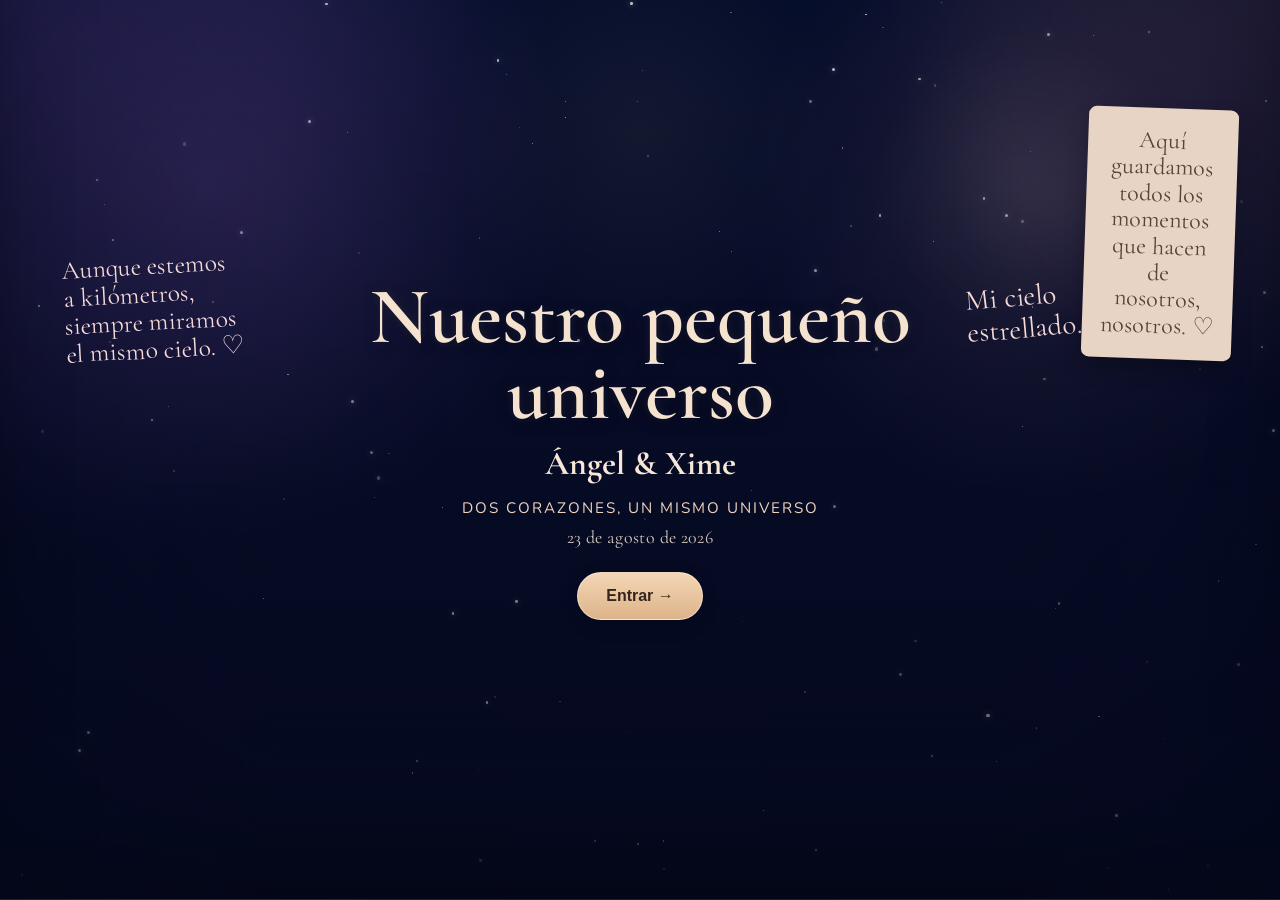
==== index.html @ fbfeef1d "Add files via upload" ====
<!DOCTYPE html>
<html lang="es">
<head>
  <meta charset="UTF-8">
  <meta name="viewport" content="width=device-width, initial-scale=1.0">
  <title>Nuestro pequeño universo</title>
  <link rel="stylesheet" href="estilo.css">
</head>

<body>

  <div id="starfield"></div>

  <!-- NAVBAR -->
  <header class="navbar">
    <div class="logo">Nuestro pequeño universo ✨</div>

    <nav class="menu">
      <a href="#">Inicio</a>
      <a href="#">Nuestra historia</a>
      <a href="#">Recuerdos</a>
      <a href="#">Cartas</a>
      <a href="#">Playlist</a>
      <a href="#">Metas</a>
      <a href="#">Aniversarios</a>
    </nav>

    <div class="nav-right">❤ Siempre tú, siempre yo</div>
  </header>


  <!-- =====================================================
       1. PORTADA / HERO
  ====================================================== -->

  <section class="hero screen active-screen" id="heroScreen">

    <div class="hero-overlay"></div>

    <div class="hero-left-note">
      Aunque estemos<br>
      a kilómetros,<br>
      siempre miramos<br>
      el mismo cielo. ♡
    </div>

    <div class="hero-content">
      <h1>Nuestro pequeño<br>universo</h1>

      <h2>Ángel & Xime</h2>

      <p class="subtitle">
        DOS CORAZONES, UN MISMO UNIVERSO
      </p>

      <p class="hero-date">
        23 de agosto de 2026
      </p>

      <button
        class="enter-btn"
        id="enterBtn"
        type="button"
      >
        Entrar →
      </button>
    </div>

    <div class="hero-right-text">
      Mi cielo<br>
      estrellado. ♡
    </div>

    <div class="hero-note-paper">
      Aquí guardamos<br>
      todos los momentos<br>
      que hacen de<br>
      nosotros, nosotros. ♡
    </div>

  </section>


  <!-- =====================================================
       2. ESCENA / CARTA DE BIENVENIDA
       Esta pantalla reemplaza visualmente a la portada
       después de pulsar "Entrar →"
  ====================================================== -->

  <section
    class="welcome-screen screen"
    id="welcomeScreen"
    hidden
  >

    <div class="welcome-scene">

      <div class="welcome-paper">

        <span class="welcome-star">✦</span>

        <p class="welcome-small">
          BIENVENIDA A
        </p>

        <h2>
          Nuestro pequeño universo
        </h2>

        <div class="welcome-divider">
          <span></span>
          <span>✦</span>
          <span></span>
        </div>

        <p class="welcome-message">
          Este es un pequeño lugar para guardar nuestra historia,
          nuestros momentos y todas esas pequeñas cosas que hacen
          que seamos nosotros.
        </p>

        <p class="welcome-ending">
          Y esto apenas comienza... ♡
        </p>

        <button
          class="continue-btn"
          id="continueBtn"
          type="button"
        >
          Continuar ✨
        </button>

      </div>

    </div>

  </section>


  <!-- =====================================================
       3. DASHBOARD
       SE MANTIENE TU DISEÑO ACTUAL
  ====================================================== -->

  <main
    class="dashboard screen dashboard-screen"
    id="dashboardScreen"
    hidden
  >

    <section class="card historia">

      <h3>Nuestra historia</h3>

      <p class="card-sub">
        Cada gran historia tiene un comienzo...
      </p>

      <div class="timeline">

        <!-- 1. NOS CONOCIMOS -->
        <div class="timeline-item">
          <button
            class="icon-box timeline-button"
            type="button"
            data-timeline="conocimos"
            aria-label="Abrir historia: Nos conocimos"
          >
            ♡
          </button>

          <div class="timeline-copy">
            <strong>Nos conocimos</strong>
            <span class="timeline-date">13 de diciembre de 2023</span>
            <p class="timeline-summary">
              El inicio de algo que tardaría tiempo en descubrirse.
            </p>
          </div>
        </div>


        <!-- 2. VOLVIMOS A ENCONTRARNOS -->
        <div class="timeline-item">
          <button
            class="icon-box timeline-button"
            type="button"
            data-timeline="reencontramos"
            aria-label="Abrir historia: Volvimos a encontrarnos"
          >
            ✦
          </button>

          <div class="timeline-copy">
            <strong>Volvimos a encontrarnos</strong>
            <span class="timeline-date">4 de junio de 2026</span>
            <p class="timeline-summary">
              Un mensaje volvió a abrir una puerta.
            </p>
          </div>
        </div>


        <!-- 3. EMPEZAMOS A HABLAR -->
        <div class="timeline-item">
          <button
            class="icon-box timeline-button"
            type="button"
            data-timeline="hablar"
            aria-label="Abrir historia: Empezamos a hablar"
          >
            💌
          </button>

          <div class="timeline-copy">
            <strong>Empezamos a hablar</strong>
            <span class="timeline-date">Junio de 2026</span>
            <p class="timeline-summary">
              Poco a poco dejamos de ser desconocidos.
            </p>
          </div>
        </div>


        <!-- 4. NOS ATREVIMOS -->
        <div class="timeline-item">
          <button
            class="icon-box timeline-button"
            type="button"
            data-timeline="sentimos"
            aria-label="Abrir historia: Nos atrevimos"
          >
            ✨
          </button>

          <div class="timeline-copy">
            <strong>Nos atrevimos</strong>
            <span class="timeline-date">17 de junio de 2026</span>
            <p class="timeline-summary">
              El día que dejamos de guardar lo que sentíamos.
            </p>
          </div>
        </div>


        <!-- 5. PASAMOS A WHATSAPP -->
        <div class="timeline-item">
          <button
            class="icon-box timeline-button"
            type="button"
            data-timeline="espacio"
            aria-label="Abrir historia: Pasamos a WhatsApp"
          >
            ☾
          </button>

          <div class="timeline-copy">
            <strong>Pasamos a WhatsApp</strong>
            <span class="timeline-date">27 de junio de 2026</span>
            <p class="timeline-summary">
              Empezamos a compartir un poco más de nuestra vida.
            </p>
          </div>
        </div>


        <!-- 6. NUESTRA PRIMERA LLAMADA -->
        <div class="timeline-item">
          <button
            class="icon-box timeline-button"
            type="button"
            data-timeline="llamada"
            aria-label="Abrir historia: Nuestra primera llamada"
          >
            📞
          </button>

          <div class="timeline-copy">
            <strong>Nuestra primera llamada</strong>
            <span class="timeline-date">5 de julio de 2026</span>
            <p class="timeline-summary">
              Horas que parecieron minutos.
            </p>
          </div>
        </div>


        <!-- 7. NOS HICIMOS NOVIOS -->
        <div class="timeline-item">
          <button
            class="icon-box timeline-button"
            type="button"
            data-timeline="novios"
            aria-label="Abrir historia: Nos hicimos novios"
          >
            ❤
          </button>

          <div class="timeline-copy">
            <strong>Nos hicimos novios</strong>
            <span class="timeline-date">23 de agosto de 2026</span>
            <p class="timeline-summary">
              El día que elegimos construir algo juntos.
            </p>
          </div>
        </div>

      </div>


      <div class="paper-note small-note story-side-note">
        Y pensar que todo comenzó con un simple mensaje... ♡
      </div>

    </section>
    <!-- CARTA -->

    <section class="card capitulo">

      <div class="letter-box">

        <h5>
          💌 Una carta para mi niñita hermosa
        </h5>

        <p>
          Mi ximenita hermosa.
        </p>

        <p>
          Si estás leyendo esto es porque llegaste a este pequeño universo que hice para nosotros.
          Quería crear un lugar donde pudiera guardar un poquito de nuestra historia, nuestros momentos y todas esas pequeñas cosas que hacen que seamos nosotros.
          Gracias por llegar a mi vida, por dejarme conocerte y por cada momento que hemos compartido.
          Aunque llevamos poco tiempo, has logrado convertirte en alguien muy especial para mí...
          Espero que este sea solamente el comienzo de muchos recuerdos más.
        </p>

        <p>
          Te amo muchísimo, mi cielo estrellado. ♡
        </p>

        <div class="letter-sticky">
          Te amo<br>
          hoy, mañana<br>
          y siempre ♡
        </div>

      </div>

    </section>



    <!-- COSAS QUE AMO -->

    <section class="card amo">

      <h3>
        ✿ Cosas que amo de ti ♡
      </h3>

      <p class="card-sub">
        Pequeñas y grandes razones que hacen que seas increíble.
      </p>


      <div class="mini-grid">

        <div class="mini-card">
          ♡
          <span>
            Tu forma<br>
            de querer
          </span>
        </div>


        <div class="mini-card">
          ★
          <span>
            Tus detalles
          </span>
        </div>


        <div class="mini-card">
          ☾
          <span>
            La manera en<br>
            que me haces reír
          </span>
        </div>


        <div class="mini-card">
          💬
          <span>
            Nuestras<br>
            conversaciones
          </span>
        </div>


        <div class="mini-card">
          ✿
          <span>
            Tu forma de ser
          </span>
        </div>


        <div class="mini-card">
          ∞
          <span>
            Todo lo que eres
          </span>
        </div>

      </div>


      <div class="quote-box">
        No amo una versión perfecta de ti,<br>
        amo quién eres, con todo lo que eres. ♡
      </div>

    </section>
    <!-- DISTANCIA -->

    <section class="card distancia">

      <h3>
        🌍 Nuestra distancia
      </h3>

      <p class="card-sub">
        Diferentes lugares, el mismo cielo.
      </p>


      <div class="distance-composition">

        <figure class="distance-polaroid distance-polaroid-left">
          <div class="distance-photo-frame">
            <!-- Para cambiar esta foto después, modifica únicamente el src -->
            <img
              src="imagenes/distancia/tu-cielo.png"
              alt="Tu cielo"
              class="distance-photo-image"
            >
          </div>

          <figcaption>
            Tu cielo ♡
          </figcaption>
        </figure>


        <div class="distance-center">

          <div
            class="distance-route"
            aria-label="Aviones conectados por un corazón"
          >
            <span class="distance-plane distance-plane-left">✈</span>
            <span class="distance-route-line"></span>
            <span class="distance-heart">♡</span>
            <span class="distance-route-line"></span>
            <span class="distance-plane distance-plane-right">✈</span>
          </div>

          <p class="distance-near">
            Aunque estemos lejos,<br>
            siempre encontramos<br>
            la forma de estar cerca.
          </p>

        </div>


        <figure class="distance-polaroid distance-polaroid-right">
          <div class="distance-photo-frame">
            <!-- Para cambiar esta foto después, modifica únicamente el src -->
            <img
              src="imagenes/distancia/mi-cielo.png"
              alt="Mi cielo"
              class="distance-photo-image"
            >
          </div>

          <figcaption>
            Mi cielo ♡
          </figcaption>
        </figure>

      </div>


      <p class="distance-story">
        Hay kilómetros entre nosotros, pero nunca han impedido que compartamos
        nuestros días. Cada mensaje, cada llamada, cada juego y cada momento que
        vivimos juntos hace que la distancia se sienta un poquito más pequeña.
      </p>


      <p class="distance-closing">
        Hoy estamos en lugares distintos.<br>
        Algún día estaremos en la misma foto. ♡
      </p>

    </section>



    <!-- RECUERDOS -->

    <section class="card recuerdos">

      <h3>
        📷 Nuestros recuerdos
      </h3>

      <p class="card-sub">
        Momentos que quiero guardar para siempre.
      </p>


      <div class="polaroid-grid memory-grid">

        <figure class="polaroid memory-polaroid">
          <div class="memory-photo-frame">
            <img
              src="imagenes/recuerdos/conversaciones.png"
              alt="Nuestras conversaciones"
              class="memory-photo"
            >
          </div>
          <figcaption>Nuestras conversaciones ♡</figcaption>
        </figure>


        <figure class="polaroid memory-polaroid">
          <div class="memory-photo-frame">
            <img
              src="imagenes/recuerdos/mundos.png"
              alt="Nuestros mundos"
              class="memory-photo"
            >
          </div>
          <figcaption>Nuestros mundos ♡</figcaption>
        </figure>


        <figure class="polaroid memory-polaroid">
          <div class="memory-photo-frame">
            <img
              src="imagenes/recuerdos/llamadas.png"
              alt="Nuestras llamadas"
              class="memory-photo"
            >
          </div>
          <figcaption>Nuestras llamadas ♡</figcaption>
        </figure>


        <figure class="polaroid memory-polaroid">
          <div class="memory-photo-frame memory-photo-frame-pending">
            <!--
              Cuando agregues la cuarta foto, guárdala como:
              imagenes/recuerdos/dia-especial.png
              y reemplaza este bloque por un <img> igual a los anteriores.
            -->
          </div>
          <figcaption>Un día cualquiera es especial ♡</figcaption>
        </figure>

      </div>

    </section>


    <!-- PLAYLIST -->

    <section class="card playlist">

      <h3>
        ♫ Nuestra playlist
      </h3>

      <p class="card-sub">
        Canciones que suenan a nosotros.
      </p>


      <div class="music-player playlist-final-player">

        <a
          class="album-cover playlist-cover"
          href="https://open.spotify.com/playlist/56iCiqkBU4tkdYtHMfbsFc"
          target="_blank"
          rel="noopener noreferrer"
          aria-label="Abrir nuestra playlist en Spotify"
        >
          <img
            src="https://image-cdn-ak.spotifycdn.com/image/ab67706c0000da8436eabb41e14eedd4f1431535"
            alt="Portada de Canciones que suenan a nosotros"
          >
        </a>


        <div class="song-info playlist-final-info">

          <small>
            Spotify playlist
          </small>

          <strong>
            Canciones que suenan a nosotros ♡
          </strong>

          <p>
            Nuestra playlist
          </p>


          <div class="playlist-divider" aria-hidden="true"></div>


          <a
            class="playlist-open-btn"
            href="https://open.spotify.com/playlist/56iCiqkBU4tkdYtHMfbsFc"
            target="_blank"
            rel="noopener noreferrer"
            aria-label="Escuchar nuestra playlist en Spotify"
          >
            <span class="playlist-open-icon" aria-hidden="true">▶</span>
            <span>Escuchar en Spotify</span>
          </a>

          <small class="playlist-open-note">
            Se abrirá la playlist real en Spotify ♡
          </small>

        </div>

      </div>


      <p class="player-quote">
        “Porque hay canciones que no solo se escuchan,<br>
        se sienten... y esta me recuerda a ti.” ♡
      </p>

    </section>



    <!-- METAS -->

    <section class="card metas">

      <h3>
        ★ Metas y sueños juntos
      </h3>

      <p class="card-sub">
        Cosas que quiero vivir contigo.
      </p>


      <ul class="dream-list">

        <li>
          Primera cita presencial
        </li>

        <li>
          Viajar juntos
        </li>

        <li>
          Tomarnos muchas fotos juntos
        </li>

        <li>
          Ver el atardecer en el mismo lugar
        </li>

        <li>
          Seguir conociéndonos
        </li>

        <li>
          Cumplir muchos meses más
        </li>

      </ul>


      <div class="paper-note vertical-note">
        Lo mejor<br>
        aún está<br>
        por venir... ♡
      </div>

    </section>



    <!-- CARTAS ESPECIALES -->

    <section class="card cartas">

      <h3>
        ✉ Cartas para momentos especiales
      </h3>

      <p class="card-sub">
        Ábrelas cuando lo necesites.
        Siempre estarán aquí para ti.
      </p>


      <div class="envelope-grid">

        <div
          class="envelope special-letter-card"
          role="button"
          tabindex="0"
          data-special-letter="dia-dificil"
          aria-label="Abrir carta: Cuando tengas un día difícil"
        >
          Cuando tengas<br>
          un día difícil
        </div>


        <div
          class="envelope special-letter-card"
          role="button"
          tabindex="0"
          data-special-letter="me-extranes"
          aria-label="Abrir carta: Cuando me extrañes"
        >
          Cuando<br>
          me extrañes
        </div>


        <div
          class="envelope special-letter-card"
          role="button"
          tabindex="0"
          data-special-letter="dudes-nosotros"
          aria-label="Abrir carta: Cuando dudes de nosotros"
        >
          Cuando dudes<br>
          de nosotros
        </div>


        <div
          class="envelope special-letter-card"
          role="button"
          tabindex="0"
          data-special-letter="recordar-amor"
          aria-label="Abrir carta: Cuando necesites recordar cuánto te amo"
        >
          Cuando necesites<br>
          recordar cuánto te amo
        </div>

      </div>

    </section>



    <!-- PRÓXIMOS CAPÍTULOS -->

    <section class="card futuros">

      <h3>
        📖 Próximos capítulos
      </h3>

      <p class="card-sub">
        Esta historia apenas comienza...
      </p>


      <!--
        Los capítulos se generan desde script.js.
        Para agregar Mes 4, Mes 5, 1 año, etc.,
        solo tendrás que añadir un objeto al arreglo CHAPTERS.
      -->
      <div class="locked-grid" id="chaptersGrid" aria-live="polite"></div>


      <p class="footer-love">
        Gracias por ser parte de mi universo.<br>
        Te amo, mi cielo estrellado. ♡
      </p>

    </section>

  </main>




  <!-- MODAL DE CARTAS PARA MOMENTOS ESPECIALES -->
  <section
    class="special-letter-modal"
    id="specialLetterModal"
    hidden
    aria-hidden="true"
  >
    <div class="special-letter-backdrop"></div>

    <article
      class="special-letter-paper"
      role="dialog"
      aria-modal="true"
      aria-labelledby="specialLetterTitle"
    >
      <button
        class="special-letter-close"
        id="specialLetterClose"
        type="button"
        aria-label="Cerrar carta"
      >
        ×
      </button>

      <div class="special-letter-scroll">
        <p class="special-letter-kicker">
          Una carta para ti ♡
        </p>

        <h2 id="specialLetterTitle"></h2>

        <div class="special-letter-divider">
          ✦
        </div>

        <div
          class="special-letter-content"
          id="specialLetterContent"
        ></div>
      </div>
    </article>
  </section>


  <!-- =====================================================
       EXPERIENCIA DE CAPÍTULOS / ANIVERSARIOS
       Se reutiliza para cualquier capítulo desbloqueado.
  ====================================================== -->

  <section
    class="chapter-scene"
    id="chapterIntroScreen"
    aria-hidden="true"
    hidden
  >
    <div class="chapter-scene-backdrop"></div>

    <div class="chapter-intro-paper" role="dialog" aria-modal="true" aria-labelledby="chapterIntroTitle">

      <button
        class="chapter-close-btn"
        id="chapterIntroCloseBtn"
        type="button"
        aria-label="Cerrar capítulo"
      >
        ×
      </button>

      <span class="chapter-scene-symbol">✦</span>

      <p class="chapter-scene-label">
        UN NUEVO CAPÍTULO
      </p>

      <h2 id="chapterIntroTitle">
        Nuestro siguiente capítulo
      </h2>

      <div class="chapter-scene-divider">
        <span></span>
        <b>✦</b>
        <span></span>
      </div>

      <p class="chapter-scene-message" id="chapterIntroMessage">
        Un pedacito más de nuestra historia está listo para abrirse.
      </p>

      <button
        class="chapter-continue-btn"
        id="chapterContinueBtn"
        type="button"
      >
        Continuar ✨
      </button>

    </div>
  </section>


  <section
    class="chapter-scene"
    id="chapterContentScreen"
    aria-hidden="true"
    hidden
  >
    <div class="chapter-scene-backdrop"></div>

    <article
      class="chapter-content-panel"
      role="dialog"
      aria-modal="true"
      aria-labelledby="chapterContentTitle"
    >

      <button
        class="chapter-close-btn"
        id="chapterContentCloseBtn"
        type="button"
        aria-label="Cerrar capítulo"
      >
        ×
      </button>

      <p class="chapter-scene-label">
        NUESTRO PEQUEÑO UNIVERSO
      </p>

      <h2 id="chapterContentTitle"></h2>

      <p class="chapter-content-date" id="chapterContentDate"></p>

      <div class="chapter-content-body" id="chapterContentBody"></div>

      <button
        class="chapter-back-btn"
        id="chapterBackBtn"
        type="button"
      >
        Volver a nuestro universo
      </button>

    </article>
  </section>


  <!-- MODAL DE NUESTRA HISTORIA -->
  <section class="timeline-modal" id="timelineModal" hidden aria-hidden="true">
    <div class="timeline-modal-backdrop"></div>

    <article class="timeline-modal-card" role="dialog" aria-modal="true" aria-labelledby="timelineModalTitle">
      <button class="timeline-modal-close" id="timelineModalClose" type="button" aria-label="Cerrar">
        ×
      </button>

      <span class="timeline-modal-icon" id="timelineModalIcon">♡</span>

      <p class="timeline-modal-kicker" id="timelineModalHeading">
        Nuestra historia
      </p>

      <h2 id="timelineModalTitle">Un momento especial</h2>

      <p class="timeline-modal-date" id="timelineModalDate"></p>

      <div class="timeline-modal-divider">
        ✦
      </div>

      <div class="timeline-modal-text" id="timelineModalText"></div>
    </article>
  </section>

  <script src="script.js"></script>

</body>
</html>
---- estilo.css ----
@import url('https://fonts.googleapis.com/css2?family=Cormorant+Garamond:wght@400;500;600;700&family=Nunito:wght@300;400;500;600&display=swap');

*{
    margin:0;
    padding:0;
    box-sizing:border-box;
}

:root{
    --bg1:#060b22;
    --bg2:#101b4a;
    --card:#0b1337cc;
    --card-border:rgba(255, 213, 170, 0.22);
    --text:#f8e8d6;
    --soft:#d7c1bb;
    --gold:#f0c999;
    --pink:#e8b8c8;
    --note:#e8d4c4;
    --note-text:#5b4035;
    --mini:#121d49;
}

body{
    font-family:'Nunito', sans-serif;
    color:var(--text);
    background:
        radial-gradient(circle at top left, rgba(101,68,167,.35), transparent 35%),
        radial-gradient(circle at top right, rgba(255,160,180,.18), transparent 25%),
        linear-gradient(180deg, #07102e 0%, #090f2d 30%, #060b22 100%);
    min-height:100vh;
}

/* NAVBAR */
.navbar{
    position:sticky;
    top:0;
    z-index:1000;
    display:flex;
    justify-content:space-between;
    align-items:center;
    padding:14px 28px;
    background:rgba(5,10,30,.78);
    backdrop-filter:blur(12px);
    border-bottom:1px solid rgba(255,255,255,.08);
}

.logo{
    font-family:'Cormorant Garamond', serif;
    font-size:1.8rem;
    font-weight:600;
    color:#f7e1c7;
}

.menu{
    display:flex;
    gap:26px;
    flex-wrap:wrap;
}

.menu a{
    color:#f2dfcf;
    text-decoration:none;
    font-size:.96rem;
}

.menu a:hover{
    color:var(--gold);
}

.nav-right{
    color:#f0d4be;
    font-size:.95rem;
}

/* HERO */
.hero{
    position:relative;
    min-height:430px;
    border-bottom:1px solid rgba(255,255,255,.08);
    background:
        linear-gradient(rgba(5,8,28,.35), rgba(5,8,28,.55)),
        url("imagenes/portada/cielo.jpg") center/cover no-repeat;
    display:flex;
    justify-content:center;
    align-items:center;
    overflow:hidden;
}

.hero-overlay{
    position:absolute;
    inset:0;
    background:
      radial-gradient(circle at 50% 15%, rgba(255,228,181,.05), transparent 20%),
      radial-gradient(circle at 80% 20%, rgba(255,255,255,.06), transparent 12%);
}

.hero-content{
    position:relative;
    z-index:2;
    text-align:center;
}

.hero-content h1{
    font-family:'Cormorant Garamond', serif;
    font-size:5rem;
    line-height:.95;
    font-weight:600;
    color:#f5e3cf;
    text-shadow:0 0 20px rgba(0,0,0,.25);
}

.hero-content h2{
    font-family:'Cormorant Garamond', serif;
    font-size:2.1rem;
    margin-top:12px;
    color:#f7e7d8;
}

.subtitle{
    margin-top:14px;
    letter-spacing:2px;
    font-size:.95rem;
    text-transform:uppercase;
    color:#f0d2bc;
}

.hero-content button{
    margin-top:24px;
    border:none;
    background:linear-gradient(180deg,#f3d6b5,#ddb389);
    color:#35251e;
    padding:14px 28px;
    border-radius:999px;
    font-weight:700;
    cursor:pointer;
    font-size:1rem;
    box-shadow:0 6px 18px rgba(0,0,0,.2);
}

.hero-left-note,
.hero-right-text,
.hero-note-paper{
    position:absolute;
    z-index:2;
    color:#f5d9d7;
}

.hero-left-note{
    left:5%;
    top:28%;
    font-family:'Cormorant Garamond', serif;
    font-size:1.6rem;
    line-height:1.1;
    max-width:220px;
    transform:rotate(-3deg);
}

.hero-right-text{
    right:13%;
    top:31%;
    font-family:'Cormorant Garamond', serif;
    font-size:1.8rem;
    line-height:1.1;
    transform:rotate(-5deg);
}

.hero-note-paper{
    right:3.5%;
    top:12%;
    background:var(--note);
    color:var(--note-text);
    padding:20px 16px;
    border-radius:8px;
    width:150px;
    text-align:center;
    font-family:'Cormorant Garamond', serif;
    font-size:1.5rem;
    line-height:1.1;
    box-shadow:0 10px 20px rgba(0,0,0,.25);
    transform:rotate(2deg);
}

/* DASHBOARD */
.dashboard{
    max-width:1400px;
    margin:0 auto;
    padding:18px;
    display:grid;
    grid-template-columns:repeat(3, 1fr);
    gap:14px;
}

.card{
    position:relative;
    background:
        linear-gradient(180deg, rgba(20,30,80,.82), rgba(9,15,45,.88));
    border:1px solid var(--card-border);
    border-radius:20px;
    padding:20px;
    box-shadow:
        inset 0 1px 0 rgba(255,255,255,.05),
        0 8px 24px rgba(0,0,0,.22);
    overflow:hidden;
}

.card::before{
    content:"";
    position:absolute;
    inset:0;
    background:
      radial-gradient(circle at 90% 10%, rgba(255,227,186,.05), transparent 18%),
      radial-gradient(circle at 20% 80%, rgba(255,182,193,.03), transparent 20%);
    pointer-events:none;
}

.card h3{
    font-family:'Cormorant Garamond', serif;
    font-size:2rem;
    color:#f7e6d2;
    margin-bottom:6px;
}

.card h4{
    font-family:'Cormorant Garamond', serif;
    font-size:1.8rem;
    margin-top:4px;
    color:#f8e6d3;
}

.card-sub,
.date{
    color:#d5c0be;
    margin-bottom:14px;
    font-size:.98rem;
}

/* historia */
.timeline{
    margin-top:10px;
    display:flex;
    flex-direction:column;
    gap:16px;
}

.timeline-item{
    display:flex;
    gap:14px;
    align-items:flex-start;
    position:relative;
}

.icon-box{
    width:38px;
    height:38px;
    display:flex;
    align-items:center;
    justify-content:center;
    border-radius:10px;
    background:rgba(255,234,214,.08);
    border:1px solid rgba(255,224,190,.3);
    color:#f2d2ad;
    flex-shrink:0;
}

.timeline-item strong{
    font-size:1.35rem;
    font-family:'Cormorant Garamond', serif;
    color:#f6e7d8;
}

.timeline-item p{
    color:#d8c5c1;
    font-size:.95rem;
    line-height:1.3;
}

.paper-note{
    position:absolute;
    background:var(--note);
    color:var(--note-text);
    border-radius:8px;
    box-shadow:0 10px 20px rgba(0,0,0,.2);
    font-family:'Cormorant Garamond', serif;
}

.small-note{
    right:18px;
    top:90px;
    padding:18px 14px;
    width:90px;
    text-align:center;
    font-size:1.5rem;
    transform:rotate(2deg);
}

.vertical-note{
    right:18px;
    top:90px;
    width:95px;
    padding:18px 12px;
    font-size:1.45rem;
    text-align:center;
    transform:rotate(3deg);
}

/* capítulo */
.tab-buttons{
    display:flex;
    gap:10px;
    flex-wrap:wrap;
    margin-bottom:16px;
}

.tab-buttons button,
.outline-btn{
    background:rgba(255,255,255,.05);
    color:#f8e3d8;
    border:1px solid rgba(255,228,210,.25);
    border-radius:999px;
    padding:10px 16px;
    cursor:pointer;
}

.tab-buttons button:first-child{
    background:linear-gradient(180deg,#f2d5b5,#e7b98c);
    color:#3c2a20;
    font-weight:700;
}

.letter-box{
    position:relative;
    background:#ecdfd4;
    color:#46352f;
    border-radius:16px;
    padding:18px 18px 22px;
    min-height:270px;
}

.letter-box h5{
    font-family:'Cormorant Garamond', serif;
    font-size:1.6rem;
    margin-bottom:10px;
    padding-right:112px;
    min-height:76px;
}

.letter-box p{
    line-height:1.45;
    margin-bottom:12px;
    font-size:.98rem;
}

.letter-sticky{
    position:absolute;
    right:18px;
    top:-10px;
    bottom:auto;
    background:#e7c7b4;
    padding:12px 10px;
    border-radius:6px;
    width:100px;
    text-align:center;
    font-family:'Cormorant Garamond', serif;
    font-size:1.2rem;
    transform:rotate(-3deg);
    box-shadow:0 8px 16px rgba(0,0,0,.15);
}

/* mini grid */
.mini-grid{
    display:grid;
    grid-template-columns:repeat(3,1fr);
    gap:14px;
    margin-top:10px;
}

.mini-card{
    min-height:120px;
    border-radius:16px;
    border:1px solid rgba(255,230,210,.18);
    background:rgba(255,255,255,.03);
    display:flex;
    flex-direction:column;
    align-items:center;
    justify-content:center;
    text-align:center;
    gap:8px;
    color:#f7dece;
    font-size:1.6rem;
}

.mini-card span{
    font-size:1rem;
    line-height:1.2;
}

.quote-box{
    margin-top:18px;
    border-radius:18px;
    padding:18px;
    text-align:center;
    font-family:'Cormorant Garamond', serif;
    font-size:1.5rem;
    color:#f8d8d2;
    border:1px solid rgba(255,214,190,.15);
    background:rgba(255,255,255,.025);
}

/* distancia */
.distance-photos{
    display:flex;
    align-items:center;
    justify-content:space-between;
    gap:15px;
    margin:18px 0;
}

.polaroid{
    width:120px;
    height:150px;
    background:#f7f2ef;
    color:#3d2d30;
    border-radius:6px;
    box-shadow:0 8px 18px rgba(0,0,0,.2);
    display:flex;
    align-items:flex-end;
    justify-content:center;
    padding:12px;
    text-align:center;
    font-family:'Cormorant Garamond', serif;
    font-size:1.1rem;
    transform:rotate(-4deg);
}

.polaroid:nth-child(3){
    transform:rotate(4deg);
}

.distance-line{
    color:#f0c9d0;
    font-size:1.4rem;
    text-align:center;
}

.distance-text{
    color:#d7c5c7;
    line-height:1.5;
}

/* recuerdos */
.polaroid-grid{
    display:grid;
    grid-template-columns:repeat(4,1fr);
    gap:12px;
    margin:18px 0;
}

.recuerdos .polaroid{
    width:auto;
    height:170px;
    transform:none;
}

/* playlist */
.music-player{
    border:1px solid rgba(255,224,210,.18);
    border-radius:18px;
    padding:16px;
    display:flex;
    gap:15px;
    margin-top:12px;
    background:rgba(255,255,255,.03);
}

.album-cover{
    width:110px;
    height:110px;
    border-radius:12px;
    background:
      linear-gradient(rgba(0,0,0,.15), rgba(0,0,0,.3)),
      url("imagenes/portada/cielo.jpg") center/cover no-repeat;
}

.song-info{
    flex:1;
}

.song-info small{
    color:#d9c8ca;
}

.song-info strong{
    display:block;
    margin-top:4px;
    font-size:1.25rem;
}

.song-info p{
    color:#d3c1c3;
    margin:4px 0 14px;
}

.progress{
    height:4px;
    border-radius:999px;
    background:linear-gradient(90deg, #fff 0%, #fff 45%, rgba(255,255,255,.2) 45%);
    margin-bottom:15px;
}

.controls{
    font-size:1.6rem;
    letter-spacing:10px;
}

.player-quote{
    margin-top:16px;
    text-align:center;
    font-family:'Cormorant Garamond', serif;
    font-size:1.45rem;
    color:#f4d9d6;
}

/* metas */
.dream-list{
    list-style:none;
    margin-top:12px;
    display:flex;
    flex-direction:column;
    gap:14px;
    padding-right:100px;
}

.dream-list li::before{
    content:"☐";
    margin-right:10px;
    color:#f0d1bc;
}

/* cartas */
.envelope-grid{
    display:grid;
    grid-template-columns:repeat(4,1fr);
    gap:12px;
    margin-top:20px;
}

.envelope{
    background:linear-gradient(180deg,#f1ddd2,#efd0cf);
    color:#4c3740;
    border-radius:10px;
    min-height:118px;
    display:flex;
    align-items:center;
    justify-content:center;
    text-align:center;
    font-family:'Cormorant Garamond', serif;
    font-size:1.35rem;
    padding:12px;
}

/* futuros */
.locked-grid{
    display:grid;
    grid-template-columns:repeat(4,1fr);
    gap:12px;
    margin-top:16px;
}

.locked-card{
    min-height:120px;
    border-radius:16px;
    border:1px solid rgba(255,255,255,.09);
    background:rgba(255,255,255,.04);
    display:flex;
    flex-direction:column;
    align-items:center;
    justify-content:center;
    gap:8px;
    text-align:center;
    color:#e1d3d7;
}

.locked-card span{
    font-weight:700;
}

.locked-card small{
    color:#bcaeb8;
}

.footer-love{
    margin-top:26px;
    text-align:center;
    font-family:'Cormorant Garamond', serif;
    font-size:1.6rem;
    color:#f5d8d7;
}

/* tamaños especiales del grid */
.capitulo{
    grid-column:span 1;
}
.historia,
.amo,
.distancia,
.recuerdos,
.playlist,
.metas,
.cartas,
.futuros{
    min-height:330px;
}

/* responsive */
@media (max-width: 1100px){
    .dashboard{
        grid-template-columns:1fr 1fr;
    }

    .hero-content h1{
        font-size:4rem;
    }

    .hero-left-note,
    .hero-right-text,
    .hero-note-paper{
        display:none;
    }

    .polaroid-grid,
    .envelope-grid,
    .locked-grid{
        grid-template-columns:repeat(2,1fr);
    }

    .mini-grid{
        grid-template-columns:repeat(2,1fr);
    }
}

@media (max-width: 700px){
    .navbar{
        flex-direction:column;
        gap:12px;
        padding:16px;
    }

    .menu{
        justify-content:center;
        gap:14px;
    }

    .dashboard{
        grid-template-columns:1fr;
    }

    .hero{
        min-height:340px;
        padding:20px;
    }

    .hero-content h1{
        font-size:3rem;
    }

    .hero-content h2{
        font-size:1.7rem;
    }

    .polaroid-grid,
    .envelope-grid{
        grid-template-columns:1fr 1fr;
    }

    .distance-photos{
        flex-direction:column;
    }

    .music-player{
        flex-direction:column;
    }

    .dream-list{
        padding-right:0;
    }
}

/* =========================================
   MEJORAS PREMIUM / EFECTOS VISUALES
========================================= */

html{
    scroll-behavior:smooth;
}

body{
    overflow-x:hidden;
}

/* para que las estrellas queden detrás */
.navbar,
.hero,
.dashboard{
    position:relative;
    z-index:1;
}

/* --------- ESTRELLAS ANIMADAS --------- */
#starfield{
    position:fixed;
    inset:0;
    z-index:0;
    pointer-events:none;
    overflow:hidden;
}

.star{
    position:absolute;
    border-radius:50%;
    background:white;
    box-shadow:0 0 6px rgba(255,255,255,.7);
    animation:twinkle linear infinite;
    opacity:.8;
}

@keyframes twinkle{
    0%{
        opacity:.15;
        transform:scale(.8);
    }
    50%{
        opacity:1;
        transform:scale(1.25);
    }
    100%{
        opacity:.2;
        transform:scale(.9);
    }
}

/* estrella fugaz */
.shooting-star{
    position:fixed;
    width:160px;
    height:2px;
    background:linear-gradient(90deg, rgba(255,255,255,0), rgba(255,230,200,.95), rgba(255,255,255,0));
    transform:rotate(-25deg);
    box-shadow:0 0 12px rgba(255,220,180,.6);
    z-index:0;
    pointer-events:none;
    animation:shoot 6s linear infinite;
    opacity:0;
}

@keyframes shoot{
    0%{
        top:12%;
        left:72%;
        opacity:0;
    }
    8%{
        opacity:1;
    }
    18%{
        top:28%;
        left:52%;
        opacity:0;
    }
    100%{
        top:28%;
        left:52%;
        opacity:0;
    }
}

/* --------- ANIMACIÓN DE APARICIÓN --------- */
.reveal{
    opacity:0;
    transform:translateY(35px);
    transition:all .9s ease;
}

.reveal.show{
    opacity:1;
    transform:translateY(0);
}

/* --------- PORTADA MÁS VIVA --------- */
.hero{
    box-shadow:inset 0 -50px 70px rgba(0,0,0,.28);
}

.hero-content{
    animation:heroFade 1.6s ease;
}

@keyframes heroFade{
    from{
        opacity:0;
        transform:translateY(20px);
    }
    to{
        opacity:1;
        transform:translateY(0);
    }
}

.hero-content h1{
    text-shadow:
        0 0 10px rgba(255,235,220,.08),
        0 0 25px rgba(255,220,180,.06),
        0 3px 15px rgba(0,0,0,.35);
    animation:floatTitle 5s ease-in-out infinite;
}

@keyframes floatTitle{
    0%,100%{
        transform:translateY(0);
    }
    50%{
        transform:translateY(-4px);
    }
}

.hero-left-note,
.hero-right-text,
.hero-note-paper,
.paper-note,
.letter-sticky{
    animation:softFloat 6s ease-in-out infinite;
}

@keyframes softFloat{
    0%,100%{
        transform:translateY(0) rotate(0deg);
    }
    50%{
        transform:translateY(-5px) rotate(-1deg);
    }
}

.enter-btn{
    transition:all .35s ease;
    box-shadow:0 10px 26px rgba(240,201,153,.20);
    animation:pulseGlow 2.5s ease-in-out infinite;
}

.enter-btn:hover{
    transform:translateY(-3px) scale(1.03);
    box-shadow:0 14px 28px rgba(240,201,153,.32);
}

@keyframes pulseGlow{
    0%,100%{
        box-shadow:0 10px 20px rgba(240,201,153,.18);
    }
    50%{
        box-shadow:0 12px 28px rgba(240,201,153,.34);
    }
}

/* --------- TARJETAS MÁS ELEGANTES --------- */
.card{
    transition:
        transform .35s ease,
        box-shadow .35s ease,
        border-color .35s ease;
}

.card:hover{
    transform:translateY(-7px);
    border-color:rgba(255,218,180,.45);
    box-shadow:
        0 16px 34px rgba(0,0,0,.30),
        0 0 0 1px rgba(255,230,190,.06),
        0 0 24px rgba(255,218,170,.08);
}

.card::after{
    content:"";
    position:absolute;
    inset:0;
    border-radius:20px;
    background:linear-gradient(
        135deg,
        rgba(255,255,255,.07),
        rgba(255,255,255,0) 22%,
        rgba(255,255,255,0) 78%,
        rgba(255,230,200,.04)
    );
    pointer-events:none;
}

/* mini tarjetas */
.mini-card{
    transition:all .3s ease;
}

.mini-card:hover{
    transform:translateY(-5px) scale(1.02);
    border-color:rgba(255,224,190,.3);
    background:rgba(255,255,255,.06);
    box-shadow:0 10px 20px rgba(0,0,0,.18);
}

/* polaroids */
.polaroid{
    transition:all .35s ease;
}

.polaroid:hover{
    transform:rotate(-2deg) translateY(-6px) scale(1.03);
    box-shadow:0 16px 24px rgba(0,0,0,.28);
}

/* sobres */
.envelope{
    transition:all .3s ease;
    cursor:pointer;
    box-shadow:0 8px 16px rgba(0,0,0,.12);
}

.envelope:hover{
    transform:translateY(-6px) rotate(-1deg);
    box-shadow:0 14px 25px rgba(0,0,0,.22);
}

/* botón borde */
.outline-btn{
    transition:all .3s ease;
}

.outline-btn:hover{
    transform:translateY(-2px);
    border-color:rgba(255,224,190,.45);
    box-shadow:0 8px 18px rgba(0,0,0,.18);
}

/* reproductor */
.music-player{
    transition:all .3s ease;
}

.music-player:hover{
    transform:translateY(-3px);
    box-shadow:0 10px 20px rgba(0,0,0,.18);
}

/* carta */
.letter-box{
    box-shadow:
        0 12px 24px rgba(0,0,0,.16),
        inset 0 1px 0 rgba(255,255,255,.4);
    background:
        linear-gradient(180deg, rgba(255,255,255,.18), rgba(255,255,255,.04)),
        #ecdfd4;
}

/* tarjetitas bloqueadas */
.locked-card{
    transition:all .3s ease;
}

.locked-card:hover{
    transform:translateY(-5px);
    background:rgba(255,255,255,.06);
    border-color:rgba(255,227,190,.2);
}

/* navbar refinada */
.menu a{
    position:relative;
    transition:color .25s ease;
}

.menu a::after{
    content:"";
    position:absolute;
    left:0;
    bottom:-4px;
    width:0;
    height:1px;
    background:var(--gold);
    transition:width .25s ease;
}

.menu a:hover::after{
    width:100%;
}

/* scrollbar bonita */
::-webkit-scrollbar{
    width:10px;
}

::-webkit-scrollbar-track{
    background:#070d26;
}

::-webkit-scrollbar-thumb{
    background:linear-gradient(180deg,#d7a97d,#8b5f77);
    border-radius:999px;
}

::-webkit-scrollbar-thumb:hover{
    background:linear-gradient(180deg,#efc194,#9f6f8b);
}

/* un poco más romántico el quote */
.quote-box,
.player-quote,
.footer-love{
    text-shadow:0 2px 10px rgba(0,0,0,.18);
}

/* =========================================================
   EXPERIENCIA DE ENTRADA INTEGRADA
   Portada completa → Carta de bienvenida → Dashboard
   ========================================================= */

/* El atributo hidden debe ocultar por completo las escenas. */
[hidden]{
    display:none !important;
}

/* Base general de las escenas. */
.screen{
    width:100%;
}

/* ---------------------------------------------------------
   NAVBAR
   Se oculta durante la portada y la carta.
   JavaScript quitará esta clase al entrar al dashboard.
   --------------------------------------------------------- */

.navbar.navbar-intro-hidden{
    display:none !important;
}

.navbar.navbar-enter{
    animation:navbarReveal .65s cubic-bezier(.22,1,.36,1) both;
}

@keyframes navbarReveal{
    from{
        opacity:0;
        transform:translateY(-18px);
    }
    to{
        opacity:1;
        transform:translateY(0);
    }
}

/* ---------------------------------------------------------
   PORTADA A PANTALLA COMPLETA
   --------------------------------------------------------- */

.hero{
    min-height:100svh !important;
    height:100svh !important;
    padding:clamp(24px, 4vw, 56px);
    isolation:isolate;
    box-shadow:inset 0 -50px 70px rgba(0,0,0,.28);

    background:
        linear-gradient(180deg, rgba(4,8,29,.18), rgba(4,8,29,.54)),
        radial-gradient(circle at 16% 20%, rgba(130,92,181,.28), transparent 28%),
        radial-gradient(circle at 82% 22%, rgba(231,158,180,.16), transparent 24%),
        url("imagenes/portada/cielo.jpg") center/cover no-repeat;
}

.hero::after{
    content:"";
    position:absolute;
    inset:0;
    z-index:0;
    pointer-events:none;
    background:
        linear-gradient(90deg, rgba(4,8,29,.30), transparent 22%, transparent 78%, rgba(4,8,29,.30)),
        linear-gradient(180deg, transparent 65%, rgba(5,8,28,.28));
}

.hero-overlay,
.hero-content,
.hero-left-note,
.hero-right-text,
.hero-note-paper{
    z-index:2;
}

.hero-date{
    margin-top:8px;
    color:rgba(248,230,216,.86);
    font-family:'Cormorant Garamond', serif;
    font-size:1.12rem;
    letter-spacing:.02em;
}

/* El botón de entrada se siente como una puerta visual. */
.enter-btn{
    position:relative;
    overflow:hidden;
    border:1px solid rgba(255,239,220,.60) !important;
}

.enter-btn::after{
    content:"";
    position:absolute;
    top:-50%;
    left:-70%;
    width:45%;
    height:200%;
    transform:rotate(18deg);
    background:linear-gradient(
        90deg,
        transparent,
        rgba(255,255,255,.48),
        transparent
    );
    transition:left .7s ease;
}

.enter-btn:hover::after{
    left:125%;
}

/* ---------------------------------------------------------
   ESCENA / CARTA DE BIENVENIDA
   Debe caber completa dentro del viewport.
   --------------------------------------------------------- */

.welcome-screen{
    position:relative;
    min-height:100svh !important;
    height:100svh !important;
    overflow:hidden !important;
    display:grid;
    place-items:center;
    padding:clamp(12px, 2.5vh, 28px) clamp(14px, 3vw, 28px) !important;
    isolation:isolate;

    background:
        radial-gradient(circle at 18% 20%, rgba(116,83,173,.28), transparent 30%),
        radial-gradient(circle at 84% 28%, rgba(231,164,185,.15), transparent 26%),
        radial-gradient(circle at 50% 82%, rgba(224,172,132,.08), transparent 30%),
        linear-gradient(180deg, #07102d 0%, #0b1234 48%, #060b22 100%);
}

/* Estrellas decorativas del fondo de bienvenida. */
.welcome-screen::before{
    content:"";
    position:absolute;
    inset:0;
    pointer-events:none;
    z-index:0;
    opacity:.65;

    background-image:
        radial-gradient(circle at 15% 18%, rgba(255,255,255,.95) 0 1px, transparent 1.6px),
        radial-gradient(circle at 72% 15%, rgba(255,229,196,.90) 0 1px, transparent 1.8px),
        radial-gradient(circle at 37% 32%, rgba(255,255,255,.70) 0 1px, transparent 1.5px),
        radial-gradient(circle at 85% 58%, rgba(255,255,255,.80) 0 1px, transparent 1.6px),
        radial-gradient(circle at 21% 70%, rgba(255,216,201,.75) 0 1px, transparent 1.7px),
        radial-gradient(circle at 63% 78%, rgba(255,255,255,.75) 0 1px, transparent 1.4px);

    background-size:
        210px 210px,
        260px 260px,
        185px 185px,
        240px 240px,
        225px 225px,
        190px 190px;
}

.welcome-screen::after{
    content:"";
    position:absolute;
    width:min(760px, 78vw);
    height:min(760px, 78vw);
    border-radius:50%;
    top:50%;
    left:50%;
    transform:translate(-50%, -50%);
    z-index:0;
    pointer-events:none;
    background:radial-gradient(
        circle,
        rgba(244,207,170,.08),
        rgba(136,92,174,.04) 38%,
        transparent 68%
    );
    filter:blur(8px);
}

.welcome-scene{
    position:relative;
    z-index:2;
    width:min(660px, 94vw) !important;
    max-height:calc(100svh - 24px);
    display:grid;
    place-items:center;
}

/* Carta de papel elegante. */
.welcome-paper{
    position:relative;
    width:100%;
    max-height:calc(100svh - 28px);

    padding:
        clamp(26px, 4.5vh, 48px)
        clamp(24px, 5vw, 60px) !important;

    text-align:center;
    color:#49372f;

    border-radius:16px 13px 18px 14px;
    border:1px solid rgba(112,76,59,.18);

    background:
        linear-gradient(rgba(255,255,255,.28), rgba(255,255,255,.05)),
        radial-gradient(circle at 18% 12%, rgba(255,255,255,.55), transparent 30%),
        linear-gradient(135deg, #f0dfcf 0%, #ead2c2 48%, #e6c9ba 100%);

    box-shadow:
        0 35px 80px rgba(0,0,0,.42),
        0 3px 0 rgba(255,255,255,.26) inset,
        0 -1px 0 rgba(91,58,47,.07) inset;

    transform:rotate(-.25deg);
}

.welcome-paper::before{
    content:"";
    position:absolute;
    inset:0;
    border-radius:inherit;
    pointer-events:none;
    opacity:.28;
    mix-blend-mode:multiply;

    background:
        repeating-linear-gradient(
            0deg,
            rgba(103,72,57,.025) 0,
            rgba(103,72,57,.025) 1px,
            transparent 1px,
            transparent 4px
        );
}

/* Cinta decorativa superior. */
.welcome-paper::after{
    content:"";
    position:absolute;
    width:82px;
    height:24px;
    top:-12px;
    left:50%;
    transform:translateX(-50%) rotate(-2deg);
    border-radius:2px;
    background:rgba(224,196,174,.68);
    box-shadow:0 2px 6px rgba(63,41,34,.08);
}

.welcome-star{
    position:relative;
    z-index:1;
    display:block;
    margin-bottom:10px;
    color:#a96f59;
    font-size:1.45rem;
    animation:paperStarGlow 2.8s ease-in-out infinite;
}

@keyframes paperStarGlow{
    0%,100%{
        opacity:.55;
        transform:scale(.92);
        text-shadow:0 0 0 rgba(169,111,89,0);
    }
    50%{
        opacity:1;
        transform:scale(1.08);
        text-shadow:0 0 13px rgba(169,111,89,.22);
    }
}

.welcome-small{
    position:relative;
    z-index:1;
    margin-bottom:8px;
    color:#8a6254;
    font-size:.72rem;
    font-weight:600;
    letter-spacing:.30em;
}

.welcome-paper h2{
    position:relative;
    z-index:1;
    margin:0;
    font-family:'Cormorant Garamond', serif;
    font-size:clamp(2.35rem, 5vw, 3.75rem) !important;
    line-height:.98;
    font-weight:600;
    color:#4f382f;
}

.welcome-divider{
    position:relative;
    z-index:1;
    width:min(230px, 72%);
    margin:clamp(14px, 2.4vh, 22px) auto !important;

    display:flex;
    align-items:center;
    justify-content:center;
    gap:12px;

    color:#9d6b58;
}

.welcome-divider span:first-child,
.welcome-divider span:last-child{
    flex:1;
    height:1px;
    background:linear-gradient(90deg, transparent, rgba(116,76,60,.38));
}

.welcome-divider span:last-child{
    background:linear-gradient(90deg, rgba(116,76,60,.38), transparent);
}

.welcome-message{
    position:relative;
    z-index:1;
    max-width:510px;
    margin:0 auto;

    color:#5e463c;
    font-family:'Cormorant Garamond', serif;
    font-size:clamp(1.02rem, 2vw, 1.28rem) !important;
    line-height:1.48 !important;
}

.welcome-ending{
    position:relative;
    z-index:1;

    margin-top:clamp(12px, 2vh, 18px) !important;

    color:#7a5045;
    font-family:'Cormorant Garamond', serif;
    font-size:clamp(1.18rem, 2.1vw, 1.48rem) !important;
    font-style:italic;
    font-weight:600;
}

.continue-btn{
    position:relative;
    z-index:1;

    margin-top:clamp(16px, 2.4vh, 24px) !important;
    padding:13px 26px;

    border:1px solid rgba(82,54,45,.20);
    border-radius:999px;

    color:#f9eadc;
    background:linear-gradient(180deg, #7f5361 0%, #67404f 100%);

    font-family:'Nunito', sans-serif;
    font-size:.92rem;
    font-weight:700;
    letter-spacing:.02em;

    cursor:pointer;

    box-shadow:
        0 10px 22px rgba(72,43,51,.20),
        inset 0 1px 0 rgba(255,255,255,.18);

    transition:
        transform .28s ease,
        box-shadow .28s ease,
        filter .28s ease;
}

.continue-btn:hover{
    transform:translateY(-3px);
    filter:brightness(1.06);

    box-shadow:
        0 15px 30px rgba(72,43,51,.28),
        inset 0 1px 0 rgba(255,255,255,.20);
}

/* ---------------------------------------------------------
   TRANSICIONES ENTRE ESCENAS
   --------------------------------------------------------- */

.screen-exit{
    animation:screenExit .72s cubic-bezier(.65,0,.35,1) forwards;
    pointer-events:none;
}

.screen-enter{
    animation:screenEnter .90s cubic-bezier(.22,1,.36,1) both;
}

@keyframes screenExit{
    from{
        opacity:1;
        transform:scale(1);
        filter:blur(0);
    }
    to{
        opacity:0;
        transform:scale(1.018);
        filter:blur(7px);
    }
}

@keyframes screenEnter{
    from{
        opacity:0;
        transform:translateY(18px) scale(.988);
        filter:blur(5px);
    }
    to{
        opacity:1;
        transform:translateY(0) scale(1);
        filter:blur(0);
    }
}

/* ---------------------------------------------------------
   DASHBOARD
   Conserva el diseño original.
   Solo añadimos entrada y navegación.
   --------------------------------------------------------- */

.dashboard-screen{
    min-height:100vh;
    padding-top:24px;
    padding-bottom:36px;
}

.dashboard-screen.screen-enter .card{
    opacity:0;
    transform:translateY(28px);
    animation:dashboardCardIn .72s cubic-bezier(.22,1,.36,1) forwards;
}

.dashboard-screen.screen-enter .card:nth-child(1){ animation-delay:.06s; }
.dashboard-screen.screen-enter .card:nth-child(2){ animation-delay:.13s; }
.dashboard-screen.screen-enter .card:nth-child(3){ animation-delay:.20s; }
.dashboard-screen.screen-enter .card:nth-child(4){ animation-delay:.27s; }
.dashboard-screen.screen-enter .card:nth-child(5){ animation-delay:.34s; }
.dashboard-screen.screen-enter .card:nth-child(6){ animation-delay:.41s; }
.dashboard-screen.screen-enter .card:nth-child(7){ animation-delay:.48s; }
.dashboard-screen.screen-enter .card:nth-child(8){ animation-delay:.55s; }
.dashboard-screen.screen-enter .card:nth-child(9){ animation-delay:.62s; }

@keyframes dashboardCardIn{
    to{
        opacity:1;
        transform:translateY(0);
    }
}

/* Evita que la navbar sticky tape la tarjeta destino. */
.dashboard .card{
    scroll-margin-top:95px;
}

/* ---------------------------------------------------------
   AJUSTES PARA PANTALLAS BAJAS
   --------------------------------------------------------- */

@media (max-height:780px){

    .welcome-paper{
        padding:24px 42px 26px !important;
    }

    .welcome-star{
        margin-bottom:5px !important;
        font-size:1.2rem !important;
    }

    .welcome-small{
        margin-bottom:5px !important;
        font-size:.66rem !important;
    }

    .welcome-paper h2{
        font-size:clamp(2.15rem, 4.6vw, 3.15rem) !important;
    }

    .welcome-divider{
        margin:13px auto !important;
    }

    .welcome-message{
        font-size:1.04rem !important;
        line-height:1.42 !important;
    }

    .welcome-ending{
        margin-top:11px !important;
        font-size:1.22rem !important;
    }

    .continue-btn{
        margin-top:14px !important;
        padding:11px 22px !important;
    }
}

@media (max-height:650px){

    .welcome-paper{
        padding:19px 34px 20px !important;
    }

    .welcome-paper::after{
        height:18px !important;
        top:-9px !important;
    }

    .welcome-star{
        display:none;
    }

    .welcome-paper h2{
        font-size:2.35rem !important;
    }

    .welcome-divider{
        margin:9px auto !important;
    }

    .welcome-message{
        font-size:.98rem !important;
        line-height:1.34 !important;
    }

    .welcome-ending{
        margin-top:8px !important;
        font-size:1.12rem !important;
    }

    .continue-btn{
        margin-top:11px !important;
        padding:10px 20px !important;
    }
}

/* ---------------------------------------------------------
   RESPONSIVE MÓVIL DE LA EXPERIENCIA
   --------------------------------------------------------- */

@media (max-width:700px){

    .hero,
    .welcome-screen{
        min-height:100svh !important;
        height:100svh !important;
    }

    .welcome-screen{
        padding:12px !important;
    }

    .welcome-scene{
        width:min(100%, 560px) !important;
    }

    .welcome-paper{
        width:100%;
        max-height:calc(100svh - 24px);
        padding:30px 20px 28px !important;
        border-radius:14px;
    }

    .welcome-paper::after{
        width:68px;
        height:21px;
        top:-10px;
    }

    .welcome-paper h2{
        font-size:clamp(2.2rem, 11vw, 3rem) !important;
    }

    .welcome-message{
        font-size:1rem !important;
    }

    .continue-btn{
        width:100%;
        max-width:280px;
    }

    .dashboard-screen{
        min-height:auto;
        padding-top:18px;
    }
}

/* Respeta la preferencia del usuario de reducir animaciones. */
@media (prefers-reduced-motion: reduce){

    .screen-exit,
    .screen-enter,
    .dashboard-screen.screen-enter .card,
    .welcome-star,
    .navbar.navbar-enter{
        animation-duration:.01ms !important;
        animation-iteration-count:1 !important;
    }
}
/* =========================================================
   COLECCIONES HORIZONTALES DEL DASHBOARD
   Táctil en móvil/tablet + arrastre con mouse en PC
   Sin flechas, puntos ni scrollbar visible
   ========================================================= */

/*
   Estas son las colecciones internas que se comportarán
   como carruseles naturales:
   - Cosas que amo de ti
   - Nuestros recuerdos
   - Cartas especiales
   - Próximos capítulos

   El desplazamiento queda limitado al contenedor.
*/
.polaroid-grid,
.envelope-grid{
    display:flex !important;
    flex-wrap:nowrap !important;
    align-items:stretch;

    width:100%;
    max-width:100%;

    gap:14px;

    overflow-x:auto;
    overflow-y:hidden;

    /*
      El navegador conserva el gesto vertical de la página
      y permite el horizontal dentro de la colección.
    */
    touch-action:pan-x pan-y;
    overscroll-behavior-inline:contain;
    overscroll-behavior-block:auto;

    -webkit-overflow-scrolling:touch;

    /* Firefox */
    scrollbar-width:none;

    /* IE / Edge antiguo */
    -ms-overflow-style:none;

    /*
      Un poco de espacio lateral permite que la última tarjeta
      llegue a verse completa sin pegarse al borde.
    */
    padding:4px 10px 10px 2px;

    /*
      Evita seleccionar texto accidentalmente al arrastrar
      con el mouse. JavaScript activa el cursor de arrastre.
    */
    cursor:grab;
}

/* Chrome / Edge / Safari: scrollbar totalmente oculto */
.polaroid-grid::-webkit-scrollbar,
.envelope-grid::-webkit-scrollbar{
    display:none;
    width:0;
    height:0;
    background:transparent;
}

/* Estado mientras se arrastra con click izquierdo en PC */
.polaroid-grid.is-dragging,
.envelope-grid.is-dragging{
    cursor:grabbing;
    user-select:none;
    -webkit-user-select:none;
}

/*
  Durante el arrastre evitamos que una tarjeta interprete
  accidentalmente el gesto como click.
*/
.polaroid-grid.is-dragging > *,
.envelope-grid.is-dragging > *{
    pointer-events:none;
}


/* ---------------------------------------------------------
   ANCHOS EN PC
   Se ve más de una tarjeta y una parte de la siguiente.
   --------------------------------------------------------- */


.polaroid-grid .polaroid{
    flex:0 0 clamp(125px, 31%, 155px);
    width:auto !important;
}

.envelope-grid .envelope{
    flex:0 0 clamp(145px, 35%, 175px);
}



/* ---------------------------------------------------------
   TABLET
   --------------------------------------------------------- */

@media (max-width:1100px){


    .polaroid-grid .polaroid{
        flex-basis:42%;
    }

    .envelope-grid .envelope{
        flex-basis:46%;
    }

}


/* ---------------------------------------------------------
   MÓVIL
   Una tarjeta domina la vista y la siguiente queda
   parcialmente visible como pista natural de continuidad.
   --------------------------------------------------------- */

@media (max-width:700px){

    .polaroid-grid,
    .envelope-grid{
        gap:12px;
        padding-right:18px;
    }


    .polaroid-grid .polaroid{
        flex-basis:67%;
        min-width:0;
    }

    .envelope-grid .envelope{
        flex-basis:74%;
    }

}


/*
  En dispositivos sin hover (principalmente táctiles)
  no mostramos cursor de escritorio.
*/
@media (hover:none) and (pointer:coarse){

    .polaroid-grid,
    .envelope-grid{
        cursor:auto;
    }
}
/* =========================================================
   CAPÍTULOS DINÁMICOS + AJUSTES MÓVILES
   ========================================================= */

/* ---------------------------------------------------------
   Mini tarjetas y próximos capítulos vuelven a ser GRID.
   Conservamos carrusel natural solo donde aporta:
   recuerdos y cartas especiales.
   --------------------------------------------------------- */

.mini-grid{
    display:grid !important;
    grid-template-columns:repeat(3, 1fr) !important;
    overflow:visible !important;
    padding:0 !important;
    cursor:default !important;
}

.locked-grid{
    display:grid !important;
    grid-template-columns:repeat(4, 1fr) !important;
    gap:12px;
    overflow:visible !important;
    padding:0 !important;
    cursor:default !important;
}


/* ---------------------------------------------------------
   TARJETAS DE CAPÍTULOS
   --------------------------------------------------------- */

.chapter-card{
    position:relative;
    min-height:138px;
    padding:16px 12px;
    cursor:default;
    transition:
        transform .28s ease,
        border-color .28s ease,
        background .28s ease,
        box-shadow .28s ease;
}

.chapter-card .chapter-icon{
    font-size:1.15rem;
}

.chapter-card .chapter-title{
    font-weight:700;
}

.chapter-card .chapter-date{
    display:block;
    font-size:.74rem;
    color:#bcaeb8;
    line-height:1.25;
}

.chapter-card.is-locked{
    opacity:.82;
}

.chapter-card.is-locked[data-clickable="true"]{
    cursor:pointer;
}

.chapter-card.is-locked[data-clickable="true"]:hover{
    transform:translateY(-3px);
    border-color:rgba(255,225,190,.20);
    background:rgba(255,255,255,.055);
}

.chapter-card.is-unlocked{
    background:
        linear-gradient(
            180deg,
            rgba(239,208,177,.10),
            rgba(255,255,255,.04)
        );
    border-color:rgba(239,208,177,.25);
}

.chapter-card.is-unlocked:hover{
    transform:translateY(-4px);
    border-color:rgba(239,208,177,.42);
    box-shadow:0 12px 24px rgba(0,0,0,.18);
}

.chapter-open-btn{
    margin-top:5px;
    padding:8px 12px;
    border-radius:999px;
    border:1px solid rgba(239,208,177,.32);
    background:linear-gradient(180deg,#efd0ad,#dcae83);
    color:#33231d;
    font-family:'Nunito', sans-serif;
    font-size:.76rem;
    font-weight:700;
    cursor:pointer;
    transition:
        transform .22s ease,
        filter .22s ease,
        box-shadow .22s ease;
}

.chapter-open-btn:hover{
    transform:translateY(-2px);
    filter:brightness(1.05);
    box-shadow:0 8px 18px rgba(220,174,131,.18);
}

.chapter-open-btn:active,
.chapter-continue-btn:active,
.chapter-back-btn:active{
    transform:scale(.97);
}

/* Respuesta visual cuando se toca un capítulo aún bloqueado. */
.chapter-card.locked-feedback{
    animation:lockedFeedback .42s ease;
}

@keyframes lockedFeedback{
    0%,100%{ transform:translateX(0); }
    25%{ transform:translateX(-4px); }
    50%{ transform:translateX(4px); }
    75%{ transform:translateX(-2px); }
}


/* ---------------------------------------------------------
   TOAST DE CAPÍTULO BLOQUEADO
   --------------------------------------------------------- */

.chapter-toast{
    position:fixed;
    left:50%;
    bottom:26px;
    z-index:5000;

    width:min(420px, calc(100vw - 30px));
    padding:13px 18px;

    transform:translate(-50%, 20px);
    opacity:0;
    pointer-events:none;

    text-align:center;
    color:#f4dfd2;

    border:1px solid rgba(239,208,177,.20);
    border-radius:14px;

    background:rgba(9,15,45,.94);
    backdrop-filter:blur(12px);
    -webkit-backdrop-filter:blur(12px);

    box-shadow:0 18px 42px rgba(0,0,0,.34);

    transition:
        opacity .28s ease,
        transform .28s ease;
}

.chapter-toast.show{
    opacity:1;
    transform:translate(-50%, 0);
}


/* ---------------------------------------------------------
   PANTALLAS DE CAPÍTULO
   --------------------------------------------------------- */

.chapter-scene{
    position:fixed;
    inset:0;
    z-index:4000;

    display:grid;
    place-items:center;

    padding:clamp(16px, 3vw, 34px);

    opacity:0;
    visibility:hidden;
    pointer-events:none;

    transition:
        opacity .45s ease,
        visibility .45s ease;
}

.chapter-scene.is-visible{
    opacity:1;
    visibility:visible;
    pointer-events:auto;
}

.chapter-scene-backdrop{
    position:absolute;
    inset:0;

    background:
        radial-gradient(circle at 20% 20%, rgba(104,73,158,.22), transparent 32%),
        radial-gradient(circle at 80% 26%, rgba(223,152,176,.12), transparent 28%),
        rgba(5,9,28,.88);

    backdrop-filter:blur(10px);
    -webkit-backdrop-filter:blur(10px);
}

.chapter-intro-paper,
.chapter-content-panel{
    position:relative;
    z-index:2;

    width:min(650px, 94vw);
    max-height:calc(100svh - 34px);

    overflow:auto;

    text-align:center;

    transform:translateY(18px) scale(.985);

    transition:
        transform .55s cubic-bezier(.22,1,.36,1),
        opacity .45s ease;

    opacity:0;
}

.chapter-scene.is-visible .chapter-intro-paper,
.chapter-scene.is-visible .chapter-content-panel{
    transform:translateY(0) scale(1);
    opacity:1;
}

/* Carta intermedia */
.chapter-intro-paper{
    padding:clamp(34px, 5vw, 58px) clamp(25px, 6vw, 62px);

    color:#49372f;

    border-radius:16px 13px 18px 14px;
    border:1px solid rgba(112,76,59,.18);

    background:
        linear-gradient(rgba(255,255,255,.28), rgba(255,255,255,.05)),
        radial-gradient(circle at 18% 12%, rgba(255,255,255,.55), transparent 30%),
        linear-gradient(135deg,#f0dfcf 0%,#ead2c2 48%,#e6c9ba 100%);

    box-shadow:0 35px 80px rgba(0,0,0,.45);
}

/* Panel del contenido */
.chapter-content-panel{
    padding:clamp(30px, 5vw, 54px);

    color:#f5dfd2;

    border:1px solid rgba(239,208,177,.18);
    border-radius:22px;

    background:
        radial-gradient(circle at top, rgba(104,73,158,.13), transparent 32%),
        linear-gradient(160deg, rgba(19,29,76,.97), rgba(7,13,42,.98));

    box-shadow:0 35px 85px rgba(0,0,0,.48);
}

.chapter-close-btn{
    position:absolute;
    top:12px;
    right:14px;

    width:36px;
    height:36px;

    display:grid;
    place-items:center;

    margin:0;
    padding:0;

    border:0;
    border-radius:50%;

    background:rgba(255,255,255,.08);
    color:inherit;

    font-size:1.5rem;
    line-height:1;

    cursor:pointer;

    transition:
        transform .22s ease,
        background .22s ease;
}

.chapter-close-btn:hover{
    transform:rotate(8deg) scale(1.05);
    background:rgba(255,255,255,.13);
}

.chapter-scene-symbol{
    display:block;
    margin-bottom:9px;
    color:#9a6958;
    font-size:1.4rem;
}

.chapter-scene-label{
    margin-bottom:7px;
    font-size:.70rem;
    font-weight:700;
    letter-spacing:.28em;
    color:#9b6d5d;
}

.chapter-content-panel .chapter-scene-label{
    color:#d0aaa3;
}

.chapter-intro-paper h2,
.chapter-content-panel h2{
    font-family:'Cormorant Garamond', serif;
    font-size:clamp(2.35rem, 5vw, 3.7rem);
    line-height:1;
}

.chapter-intro-paper h2{
    color:#4f382f;
}

.chapter-content-panel h2{
    color:#f7e5d4;
}

.chapter-scene-divider{
    width:190px;
    margin:22px auto;

    display:flex;
    align-items:center;
    justify-content:center;
    gap:12px;

    color:#9c6c59;
}

.chapter-scene-divider span{
    flex:1;
    height:1px;
    background:linear-gradient(90deg,transparent,rgba(116,76,60,.38));
}

.chapter-scene-divider span:last-child{
    background:linear-gradient(90deg,rgba(116,76,60,.38),transparent);
}

.chapter-scene-message{
    max-width:500px;
    margin:0 auto;

    font-family:'Cormorant Garamond', serif;
    font-size:1.25rem;
    line-height:1.55;
    color:#62483d;
}

.chapter-continue-btn,
.chapter-back-btn{
    margin-top:26px;
    padding:12px 23px;

    border-radius:999px;
    border:1px solid rgba(239,208,177,.28);

    font-family:'Nunito', sans-serif;
    font-weight:700;

    cursor:pointer;

    transition:
        transform .22s ease,
        filter .22s ease,
        box-shadow .22s ease;
}

.chapter-continue-btn{
    color:#f8eadf;
    background:linear-gradient(180deg,#7f5361,#67404f);
}

.chapter-back-btn{
    color:#35241d;
    background:linear-gradient(180deg,#efd0ad,#dcae83);
}

.chapter-continue-btn:hover,
.chapter-back-btn:hover{
    transform:translateY(-2px);
    filter:brightness(1.05);
    box-shadow:0 10px 22px rgba(0,0,0,.17);
}

.chapter-content-date{
    margin-top:8px;
    color:#ceb8b7;
}

.chapter-content-body{
    margin-top:24px;
    text-align:left;
    line-height:1.7;
    color:#e8d5cf;
}

.chapter-content-body p + p{
    margin-top:14px;
}

.chapter-content-placeholder{
    padding:18px;
    border:1px dashed rgba(239,208,177,.20);
    border-radius:14px;
    background:rgba(255,255,255,.035);
    text-align:center;
    color:#d7c2c1;
}


/* ---------------------------------------------------------
   Controles que todavía NO tienen contenido real:
   no deben parecer botones funcionales.
   --------------------------------------------------------- */

.tab-buttons button:disabled,
.outline-btn:disabled{
    opacity:.55;
    cursor:default;
    transform:none !important;
    box-shadow:none !important;
    filter:none !important;
}


/* ---------------------------------------------------------
   MÓVIL: papeles decorativos sin superposición
   --------------------------------------------------------- */

@media (max-width:700px){

    .mini-grid{
        grid-template-columns:repeat(2,1fr) !important;
    }

    .locked-grid{
        grid-template-columns:repeat(2,1fr) !important;
    }

    .small-note,
    .vertical-note{
        position:static !important;
        display:block;

        width:min(145px, 48%);
        margin:18px 0 0 auto;

        transform:rotate(2deg) !important;
    }

    .vertical-note{
        transform:rotate(3deg) !important;
    }

    .historia,
    .metas{
        overflow:hidden;
    }

    .chapter-intro-paper,
    .chapter-content-panel{
        width:min(100%, 560px);
        max-height:calc(100svh - 24px);
    }

    .chapter-intro-paper{
        padding:36px 22px 30px;
    }

    .chapter-content-panel{
        padding:38px 22px 28px;
    }

    .chapter-scene-message{
        font-size:1.10rem;
    }

    .chapter-open-btn{
        width:100%;
    }
}


/* Una columna extra angosta para teléfonos pequeños. */
@media (max-width:430px){

    .locked-grid{
        grid-template-columns:1fr !important;
    }

    .mini-grid{
        grid-template-columns:repeat(2, minmax(0,1fr)) !important;
    }

    .small-note,
    .vertical-note{
        width:135px;
    }
}


/* =========================================================
   MODAL DE EVENTOS - NUESTRA HISTORIA
   ========================================================= */

.timeline-button{
    cursor:pointer !important;
    border:0;
    font:inherit;
    color:inherit;
    transition:
        transform .25s ease,
        box-shadow .25s ease,
        background .25s ease;
}

.timeline-button:hover,
.timeline-button:focus-visible{
    transform:scale(1.08);
    box-shadow:0 0 18px rgba(239,208,177,.25);
    outline:none;
}

.timeline-button:active{
    transform:scale(.94);
}


.timeline-modal{
    position:fixed;
    inset:0;
    z-index:6000;

    display:grid;
    place-items:center;

    opacity:0;
    visibility:hidden;
    pointer-events:none;

    transition:
        opacity .35s ease,
        visibility .35s ease;
}

.timeline-modal.is-open{
    opacity:1;
    visibility:visible;
    pointer-events:auto;
}

.timeline-modal-backdrop{
    position:absolute;
    inset:0;

    background:rgba(4,8,28,.82);
    backdrop-filter:blur(9px);
    -webkit-backdrop-filter:blur(9px);
}

.timeline-modal-card{
    position:relative;
    z-index:2;

    width:min(580px,92vw);
    padding:clamp(30px,5vw,52px);

    text-align:center;

    color:#4b382f;

    border-radius:18px;

    background:
      linear-gradient(rgba(255,255,255,.35),rgba(255,255,255,.05)),
      linear-gradient(135deg,#f0dfcf,#e6c9ba);

    box-shadow:
      0 35px 90px rgba(0,0,0,.5);

    transform:
      translateY(25px)
      scale(.96);

    transition:
      transform .45s cubic-bezier(.22,1,.36,1);
}

.timeline-modal.is-open .timeline-modal-card{
    transform:
      translateY(0)
      scale(1);
}


.timeline-modal-close{
    position:absolute;
    top:12px;
    right:15px;

    width:34px;
    height:34px;

    border:0;
    border-radius:50%;

    background:rgba(90,55,45,.10);
    color:#5a4035;

    font-size:1.4rem;
    cursor:pointer;
}

.timeline-modal-icon{
    display:block;
    font-size:2rem;
    margin-bottom:12px;
}

.timeline-modal-card h2{
    font-family:'Cormorant Garamond',serif;
    font-size:clamp(2rem,5vw,3rem);
    margin:0;
}

.timeline-modal-date{
    margin-top:8px;
    color:#8b6254;
}

.timeline-modal-divider{
    margin:20px 0;
    color:#ad7964;
}

.timeline-modal-card p:last-child{
    font-family:'Cormorant Garamond',serif;
    font-size:1.25rem;
    line-height:1.65;
}


@media(max-width:700px){

    .timeline-modal-card{
        width:calc(100vw - 32px);
        padding:34px 22px;
    }

    .timeline-modal-card p:last-child{
        font-size:1.1rem;
    }
}
/* =========================================================
   AJUSTES FINALES - NUESTRA HISTORIA COMPACTA
   ========================================================= */

/*
   Prioridad:
   1) título de la sección
   2) línea temporal
   3) interacción
   4) papel decorativo
*/

.historia{
    position:relative;
    min-height:0 !important;
    height:auto !important;

    /*
      En el grid de escritorio las tarjetas de una misma fila
      tienden a estirarse hasta la altura de la más alta.
      Esto hace que "Nuestra historia" termine justo después
      de su contenido, sin rellenar espacio vacío.
    */
    align-self:start;
}

/* El encabezado deja un pequeño rincón para la nota decorativa. */
.historia > h3,
.historia > .card-sub{
    padding-right:112px;
}

.historia > .card-sub{
    margin-bottom:12px;
}


/* ---------------------------------------------------------
   LÍNEA TEMPORAL COMPACTA
   --------------------------------------------------------- */

.timeline{
    margin-top:8px;
    gap:9px;
}

.timeline-item{
    gap:10px;
    min-width:0;
}

.timeline-copy{
    min-width:0;
    flex:1;
}

.timeline-item strong{
    display:block;

    font-size:1.08rem;
    line-height:1.05;

    white-space:nowrap;
    overflow:hidden;
    text-overflow:ellipsis;
}

.timeline-date{
    display:block;

    margin-top:2px;

    color:#e4d5cf;

    font-family:'Nunito', sans-serif;
    font-size:.72rem;
    line-height:1.15;

    white-space:nowrap;
    overflow:hidden;
    text-overflow:ellipsis;
}

.timeline-item .timeline-summary{
    display:block;

    overflow:hidden;

    margin-top:2px;

    color:#c9b8bb;

    font-family:'Nunito', sans-serif;
    font-size:.75rem;
    line-height:1.2;

    /* Una línea en escritorio sin usar propiedades experimentales. */
    max-height:1.2em;
}


/* Botón del icono un poco más pequeño para limpiar la tarjeta. */
.timeline .icon-box{
    width:32px;
    height:32px;

    border-radius:9px;

    flex:0 0 32px;

    font-size:.90rem;
}


/* ---------------------------------------------------------
   PAPEL LATERAL: SOLO DECORATIVO
   --------------------------------------------------------- */

.story-side-note{
    position:absolute !important;

    top:18px !important;
    right:16px !important;

    width:105px !important;

    padding:10px 9px !important;

    margin:0 !important;

    text-align:center;

    font-family:'Cormorant Garamond', serif;
    font-size:14px !important;
    line-height:1.12 !important;
    font-weight:500;

    color:#64483e;

    transform:rotate(2deg) !important;

    z-index:2;

    pointer-events:none;
}

/* La nota no necesita los párrafos largos anteriores. */
.story-side-note p,
.story-side-note strong{
    margin:0;
}


/* ---------------------------------------------------------
   MODAL: EL CONTENIDO LARGO VIVE AQUÍ
   --------------------------------------------------------- */

.timeline-modal-kicker{
    margin:0 0 6px;

    color:#9b6b5a;

    font-family:'Nunito', sans-serif;
    font-size:.70rem;
    font-weight:700;
    letter-spacing:.23em;
    text-transform:uppercase;
}

.timeline-modal-card{
    /*
      El modal nunca ocupa toda la pantalla.
      El encabezado, fecha, separador y botón de cerrar
      permanecen siempre visibles.
    */
    width:min(620px, calc(100vw - 32px));
    max-height:85vh;
    overflow:hidden;

    display:flex;
    flex-direction:column;
}

.timeline-modal-text{
    /*
      Solo esta zona se desplaza cuando la historia es larga.
      min-height:0 es importante dentro de un contenedor flex
      para permitir que el contenido realmente haga scroll.
    */
    flex:1 1 auto;
    min-height:0;
    max-height:none;

    overflow-y:auto;
    overflow-x:hidden;

    margin-top:0;
    padding:0 10px 4px 2px;

    text-align:left;

    overscroll-behavior:contain;
    -webkit-overflow-scrolling:touch;

    scrollbar-width:thin;
    scrollbar-color:rgba(122,80,69,.38) transparent;
}

.timeline-modal-text::-webkit-scrollbar{
    width:5px;
}

.timeline-modal-text::-webkit-scrollbar-track{
    background:transparent;
}

.timeline-modal-text::-webkit-scrollbar-thumb{
    background:rgba(122,80,69,.32);
    border-radius:999px;
}

.timeline-modal-text p{
    margin:0;

    font-family:'Cormorant Garamond', serif;
    font-size:1.20rem;
    line-height:1.62;

    color:#533d34;
}

.timeline-modal-text p + p{
    margin-top:14px;
}


/* ---------------------------------------------------------
   TABLET
   --------------------------------------------------------- */

@media(max-width:1100px){

    .historia > h3,
    .historia > .card-sub{
        padding-right:0;
    }

    .story-side-note{
        top:16px !important;
        right:16px !important;

        width:98px !important;

        font-size:13px !important;

        opacity:.88;
    }

    .historia > h3{
        padding-right:108px;
    }

    .timeline-item .timeline-summary{
        /* Hasta dos líneas en tablet. */
        max-height:2.4em;
    }
}


/* ---------------------------------------------------------
   MÓVIL
   La nota queda en el encabezado y nunca invade la timeline.
   --------------------------------------------------------- */

@media(max-width:700px){

    .historia{
        padding:18px;
    }

    .historia > h3{
        padding-right:92px;

        font-size:1.85rem;
    }

    .historia > .card-sub{
        padding-right:0;
        max-width:70%;

        font-size:.86rem;
    }

    .story-side-note{
        position:absolute !important;

        top:14px !important;
        right:12px !important;

        width:88px !important;

        padding:8px 7px !important;

        font-size:13px !important;
        line-height:1.08 !important;

        transform:rotate(2deg) !important;

        opacity:.90;
    }

    .timeline{
        margin-top:10px;
        gap:10px;
    }

    .timeline-item strong{
        font-size:1.05rem;
    }

    .timeline-date{
        font-size:.70rem;
    }

    .timeline-item .timeline-summary{
        font-size:.74rem;
        line-height:1.18;

        /* Hasta dos líneas en móvil. */
        max-height:2.36em;
    }

    .timeline-modal-card{
        width:calc(100vw - 24px);
        max-height:84svh;
        padding:28px 18px 22px;
        border-radius:16px;
    }

    .timeline-modal-text{
        flex:1 1 auto;
        min-height:0;
        max-height:none;

        padding:0 7px 2px 0;

        overflow-y:auto;
        overflow-x:hidden;
    }

    .timeline-modal-text p{
        font-size:1.08rem;
        line-height:1.55;
    }
}


/* Teléfonos muy angostos: quitamos la nota antes de sacrificar legibilidad. */
@media(max-width:390px){

    .story-side-note{
        display:none;
    }

    .historia > h3,
    .historia > .card-sub{
        padding-right:0;
        max-width:none;
    }
}

@media(max-width:1100px){
    .historia{
        align-self:start;
        height:auto !important;
    }
}


/* =========================================================
   NUESTRA DISTANCIA
   Modificación aislada: no afecta ninguna otra tarjeta.
   ========================================================= */

.distancia .distance-composition{
    display:grid;
    grid-template-columns:minmax(0, 1fr) minmax(86px, .82fr) minmax(0, 1fr);
    align-items:center;
    gap:10px;
    width:100%;
    margin:14px 0 16px;
}

.distancia .distance-polaroid{
    width:100%;
    max-width:132px;
    margin:0;
    padding:7px 7px 9px;
    justify-self:center;

    background:#f7f2ef;
    color:#3d2d30;

    border-radius:6px;
    box-shadow:0 8px 18px rgba(0,0,0,.22);

    font-family:'Cormorant Garamond', serif;
    text-align:center;
}

.distancia .distance-polaroid-left{
    transform:rotate(-4deg);
}

.distancia .distance-polaroid-right{
    transform:rotate(4deg);
}

.distancia .distance-photo-frame{
    width:100%;
    overflow:hidden;
    background:#e8e1dc;
}

.distancia .distance-photo-image{
    display:block;
    width:100%;
    aspect-ratio:4 / 5;
    object-fit:cover;
    object-position:center;
}

.distancia .distance-polaroid-left .distance-photo-image{
    object-position:center 34%;
}

.distancia .distance-polaroid-right .distance-photo-image{
    object-position:center 32%;
}

.distancia .distance-polaroid figcaption{
    margin-top:7px;
    font-size:1.05rem;
    line-height:1;
    color:#473641;
}

.distancia .distance-center{
    min-width:0;
    display:flex;
    flex-direction:column;
    align-items:center;
    justify-content:center;
    gap:11px;
    text-align:center;
}

.distancia .distance-route{
    width:100%;
    display:grid;
    grid-template-columns:auto 1fr auto 1fr auto;
    align-items:center;
    gap:4px;
    color:#f0c9d0;
}

.distancia .distance-plane{
    display:inline-block;
    font-size:1.02rem;
    line-height:1;
    color:#f0b9c8;
}

.distancia .distance-plane-left{
    transform:rotate(-8deg);
}

.distancia .distance-plane-right{
    transform:scaleX(-1) rotate(-8deg);
}

.distancia .distance-heart{
    font-family:'Cormorant Garamond', serif;
    font-size:2rem;
    line-height:1;
    color:#f3c4d0;
}

.distancia .distance-route-line{
    min-width:10px;
    height:1px;
    border-top:2px dashed rgba(240,185,200,.85);
    transform:translateY(1px);
}

.distancia .distance-near{
    margin:0;
    color:#ead4cf;
    font-family:'Cormorant Garamond', serif;
    font-size:1rem;
    line-height:1.2;
}

.distancia .distance-story{
    margin:0;
    color:#d7c5c7;
    font-size:.90rem;
    line-height:1.48;
    text-align:left;
}

.distancia .distance-closing{
    margin:13px 0 0;
    color:#f2d7d4;
    font-family:'Cormorant Garamond', serif;
    font-size:1.18rem;
    line-height:1.25;
    text-align:center;
}


/* TABLET */
@media (max-width:1100px){

    .distancia .distance-composition{
        grid-template-columns:minmax(0, 1fr) minmax(80px, .78fr) minmax(0, 1fr);
        gap:9px;
    }

    .distancia .distance-polaroid{
        max-width:126px;
    }
}


/* CELULAR: las dos fotografías permanecen juntas */
@media (max-width:700px){

    .distancia .distance-photos{
        flex-direction:row;
    }

    .distancia .distance-composition{
        grid-template-columns:minmax(0, 1fr) minmax(72px, .72fr) minmax(0, 1fr);
        gap:6px;
        margin:12px 0 14px;
    }

    .distancia .distance-polaroid{
        max-width:112px;
        padding:5px 5px 8px;
    }

    .distancia .distance-polaroid figcaption{
        margin-top:6px;
        font-size:.92rem;
    }

    .distancia .distance-route{
        gap:2px;
    }

    .distancia .distance-plane{
        font-size:.82rem;
    }

    .distancia .distance-heart{
        font-size:1.65rem;
    }

    .distancia .distance-route-line{
        min-width:6px;
    }

    .distancia .distance-near{
        font-size:.88rem;
        line-height:1.16;
    }

    .distancia .distance-story{
        font-size:.86rem;
        line-height:1.45;
    }

    .distancia .distance-closing{
        margin-top:11px;
        font-size:1.08rem;
    }
}


/* Teléfonos angostos: compactar sin ocultar ni apilar las fotos */
@media (max-width:390px){

    .distancia .distance-composition{
        grid-template-columns:minmax(0, 1fr) 66px minmax(0, 1fr);
        gap:5px;
    }

    .distancia .distance-polaroid{
        max-width:98px;
        padding:4px 4px 7px;
    }

    .distancia .distance-polaroid figcaption{
        font-size:.84rem;
    }

    .distancia .distance-near{
        font-size:.77rem;
    }

    .distancia .distance-plane{
        font-size:.72rem;
    }

    .distancia .distance-heart{
        font-size:1.48rem;
    }

    .distancia .distance-story{
        font-size:.82rem;
    }
}


/* =========================================================
   NUESTROS RECUERDOS — CUADRÍCULA 2 x 2
   Modificación aislada: no afecta ninguna otra sección.
   ========================================================= */

.recuerdos .memory-grid{
    display:grid !important;
    grid-template-columns:repeat(2, minmax(0, 1fr)) !important;
    gap:12px !important;

    width:100%;
    max-width:100%;

    margin:14px 0 0 !important;
    padding:0 !important;

    overflow:visible !important;
    cursor:default !important;
}

.recuerdos .memory-polaroid{
    width:100% !important;
    min-width:0 !important;
    height:auto !important;
    min-height:0 !important;

    margin:0;
    padding:7px 7px 9px;

    display:block !important;

    background:#f7f2ef;
    color:#3d2d30;

    border-radius:6px;
    box-shadow:0 8px 18px rgba(0,0,0,.2);

    transform:none;
    text-align:center;
}

.recuerdos .memory-polaroid:nth-child(1){
    transform:rotate(-1.3deg);
}

.recuerdos .memory-polaroid:nth-child(2){
    transform:rotate(1.2deg);
}

.recuerdos .memory-polaroid:nth-child(3){
    transform:rotate(.8deg);
}

.recuerdos .memory-polaroid:nth-child(4){
    transform:rotate(-1deg);
}

.recuerdos .memory-polaroid:hover{
    transform:translateY(-3px) scale(1.01);
}

.recuerdos .memory-photo-frame{
    width:100%;
    height:82px;

    overflow:hidden;

    background:#e8e1dc;
    border-radius:2px;
}

.recuerdos .memory-photo{
    display:block;

    width:100%;
    height:100%;

    object-fit:cover;
    object-position:center;
}

.recuerdos .memory-photo-frame-pending{
    background:
        linear-gradient(
            135deg,
            rgba(232,225,220,.95),
            rgba(245,239,235,.95)
        );
}

.recuerdos .memory-polaroid figcaption{
    margin-top:7px;

    color:#3d2d30;

    font-family:'Cormorant Garamond', serif;
    font-size:.95rem;
    line-height:1.08;

    text-align:center;
}


/* TABLET */
@media (max-width:1100px){

    .recuerdos .memory-grid{
        grid-template-columns:repeat(2, minmax(0, 1fr)) !important;
        gap:11px !important;
    }

    .recuerdos .memory-photo-frame{
        height:88px;
    }
}


/* MÓVIL: se mantienen las 4 tarjetas en 2 x 2 */
@media (max-width:700px){

    .recuerdos .memory-grid{
        grid-template-columns:repeat(2, minmax(0, 1fr)) !important;
        gap:10px !important;

        margin-top:12px !important;
        padding:0 !important;
    }

    .recuerdos .memory-polaroid{
        padding:6px 6px 8px;
    }

    .recuerdos .memory-photo-frame{
        height:92px;
    }

    .recuerdos .memory-polaroid figcaption{
        margin-top:6px;
        font-size:.90rem;
        line-height:1.06;
    }
}


/* Teléfonos angostos: sigue siendo 2 x 2, sin carrusel */
@media (max-width:390px){

    .recuerdos .memory-grid{
        grid-template-columns:repeat(2, minmax(0, 1fr)) !important;
        gap:8px !important;
    }

    .recuerdos .memory-photo-frame{
        height:78px;
    }

    .recuerdos .memory-polaroid figcaption{
        font-size:.82rem;
    }
}


/* =========================================================
   NUESTRA PLAYLIST — VERSIÓN FINAL ESTABLE
   Solo afecta la sección .playlist.
   ========================================================= */

.playlist .playlist-final-player{
    align-items:center;
}

.playlist .playlist-cover{
    display:block;
    flex:0 0 110px;
    width:110px;
    height:110px;
    overflow:hidden;
    text-decoration:none;
    background:#101735;
}

.playlist .playlist-cover img{
    display:block;
    width:100%;
    height:100%;
    object-fit:cover;
    object-position:center;
}

.playlist .playlist-final-info{
    min-width:0;
}

.playlist .playlist-final-info small{
    display:block;
    color:#d9c8ca;
}

.playlist .playlist-final-info strong{
    display:block;
    margin-top:5px;
    color:#f7e6d8;
    font-size:1.22rem;
    line-height:1.18;
}

.playlist .playlist-final-info p{
    margin:5px 0 13px;
    color:#d3c1c3;
    line-height:1.3;
}

.playlist .playlist-divider{
    width:100%;
    height:1px;
    margin:0 0 14px;
    background:linear-gradient(
        90deg,
        rgba(244,217,214,.55),
        rgba(244,217,214,.12)
    );
}

.playlist .playlist-open-btn{
    width:max-content;
    max-width:100%;
    display:inline-flex;
    align-items:center;
    gap:9px;
    padding:8px 13px;
    border:1px solid rgba(255,224,210,.24);
    border-radius:999px;
    color:#f4d9d6;
    background:rgba(255,255,255,.035);
    text-decoration:none;
    font-size:.84rem;
    line-height:1;
    transition:
        transform .25s ease,
        background .25s ease,
        border-color .25s ease,
        box-shadow .25s ease;
}

.playlist .playlist-open-btn:hover{
    transform:translateY(-2px);
    border-color:rgba(255,224,190,.45);
    background:rgba(255,255,255,.07);
    box-shadow:0 8px 18px rgba(0,0,0,.16);
}

.playlist .playlist-open-icon{
    width:29px;
    height:29px;
    display:grid;
    place-items:center;
    flex:0 0 29px;
    border-radius:50%;
    color:#35251f;
    background:linear-gradient(180deg,#f1d3b3,#ddb28a);
    font-size:.78rem;
    padding-left:2px;
}

.playlist .playlist-open-note{
    margin-top:9px;
    color:#aa9aa8 !important;
    font-size:.70rem;
    line-height:1.3;
}

@media (max-width:700px){

    .playlist .playlist-final-player{
        flex-direction:column;
        align-items:center;
        text-align:center;
        gap:16px;
    }

    .playlist .playlist-cover{
        flex-basis:auto;
        width:150px;
        height:150px;
    }

    .playlist .playlist-final-info{
        width:100%;
    }

    .playlist .playlist-open-btn{
        margin-inline:auto;
    }
}


/* =========================================================
   CARTAS PARA MOMENTOS ESPECIALES
   Modificación aislada: solo afecta .cartas y su modal.
   ========================================================= */

.cartas .envelope-grid{
    grid-template-columns:repeat(2, minmax(0, 1fr));
}

.cartas .special-letter-card{
    cursor:pointer;
    user-select:none;
    transition:
        transform .22s ease,
        box-shadow .22s ease,
        filter .22s ease;
}

.cartas .special-letter-card:hover{
    transform:translateY(-2px);
    box-shadow:0 8px 18px rgba(0,0,0,.16);
}

.cartas .special-letter-card:focus-visible{
    outline:2px solid rgba(244,217,214,.78);
    outline-offset:3px;
}

.cartas .special-letter-card:active{
    transform:scale(.985);
}


/* Modal */
.special-letter-modal{
    position:fixed;
    inset:0;
    z-index:1400;

    display:grid;
    place-items:center;

    padding:24px;

    opacity:0;
    visibility:hidden;
    pointer-events:none;

    transition:
        opacity .28s ease,
        visibility .28s ease;
}

.special-letter-modal[hidden]{
    display:none;
}

.special-letter-modal.is-open{
    opacity:1;
    visibility:visible;
    pointer-events:auto;
}

.special-letter-backdrop{
    position:absolute;
    inset:0;

    background:rgba(7,8,24,.72);
    backdrop-filter:blur(3px);
}

.special-letter-paper{
    position:relative;
    z-index:1;

    width:min(620px, 92vw);
    max-height:min(82vh, 760px);

    overflow:hidden;

    border:1px solid rgba(113,82,74,.18);
    border-radius:18px;

    background:
        linear-gradient(
            180deg,
            #f5e8df 0%,
            #f1ddd2 52%,
            #ecd4ce 100%
        );

    color:#4c3740;

    box-shadow:
        0 28px 70px rgba(0,0,0,.42),
        0 2px 0 rgba(255,255,255,.55) inset;

    transform:translateY(18px) scale(.97);
    opacity:0;

    transition:
        transform .32s ease,
        opacity .32s ease;
}

.special-letter-modal.is-open .special-letter-paper{
    transform:translateY(0) scale(1);
    opacity:1;
}

.special-letter-close{
    position:absolute;
    z-index:3;

    top:12px;
    right:14px;

    width:36px;
    height:36px;

    display:grid;
    place-items:center;

    padding:0;

    border:1px solid rgba(76,55,64,.14);
    border-radius:50%;

    background:rgba(255,255,255,.34);
    color:#59404a;

    font-family:'Nunito', sans-serif;
    font-size:1.5rem;
    line-height:1;

    cursor:pointer;

    transition:
        transform .2s ease,
        background .2s ease;
}

.special-letter-close:hover{
    transform:scale(1.06);
    background:rgba(255,255,255,.62);
}

.special-letter-scroll{
    max-height:min(82vh, 760px);
    overflow-y:auto;
    overscroll-behavior:contain;

    padding:42px 48px 44px;

    scrollbar-width:thin;
}

.special-letter-kicker{
    margin:0 0 8px;

    color:#8a6670;

    font-family:'Nunito', sans-serif;
    font-size:.72rem;
    font-weight:700;
    letter-spacing:.12em;
    text-align:center;
    text-transform:uppercase;
}

.special-letter-paper h2{
    margin:0;

    color:#4c3740;

    font-family:'Cormorant Garamond', serif;
    font-size:2rem;
    line-height:1.08;
    text-align:center;
}

.special-letter-divider{
    margin:14px 0 20px;

    color:#a97e83;

    font-size:.9rem;
    text-align:center;
}

.special-letter-content{
    color:#4c3740;

    font-family:'Cormorant Garamond', serif;
    font-size:1.16rem;
    line-height:1.58;
}

.special-letter-content p{
    margin:0 0 1em;
}

.special-letter-content p:last-child{
    margin-bottom:0;
}

.special-letter-content strong{
    color:#3f2e35;
    font-weight:700;
}


/* Celular */
@media (max-width:700px){

    .cartas .envelope-grid{
        grid-template-columns:repeat(2, minmax(0, 1fr));
        gap:10px;
    }

    .special-letter-modal{
        padding:14px;
    }

    .special-letter-paper{
        width:min(94vw, 620px);
        max-height:88vh;
        border-radius:16px;
    }

    .special-letter-scroll{
        max-height:88vh;
        padding:42px 24px 32px;
    }

    .special-letter-paper h2{
        font-size:1.65rem;
    }

    .special-letter-content{
        font-size:1.08rem;
        line-height:1.55;
    }
}


/* Teléfonos angostos: mantener siempre 2 × 2 */
@media (max-width:390px){

    .cartas .envelope-grid{
        grid-template-columns:repeat(2, minmax(0, 1fr));
        gap:8px;
    }

    .cartas .envelope{
        min-height:108px;
        padding:9px;
        font-size:1.08rem;
    }

    .special-letter-scroll{
        padding-left:20px;
        padding-right:20px;
    }

    .special-letter-content{
        font-size:1.04rem;
    }
}
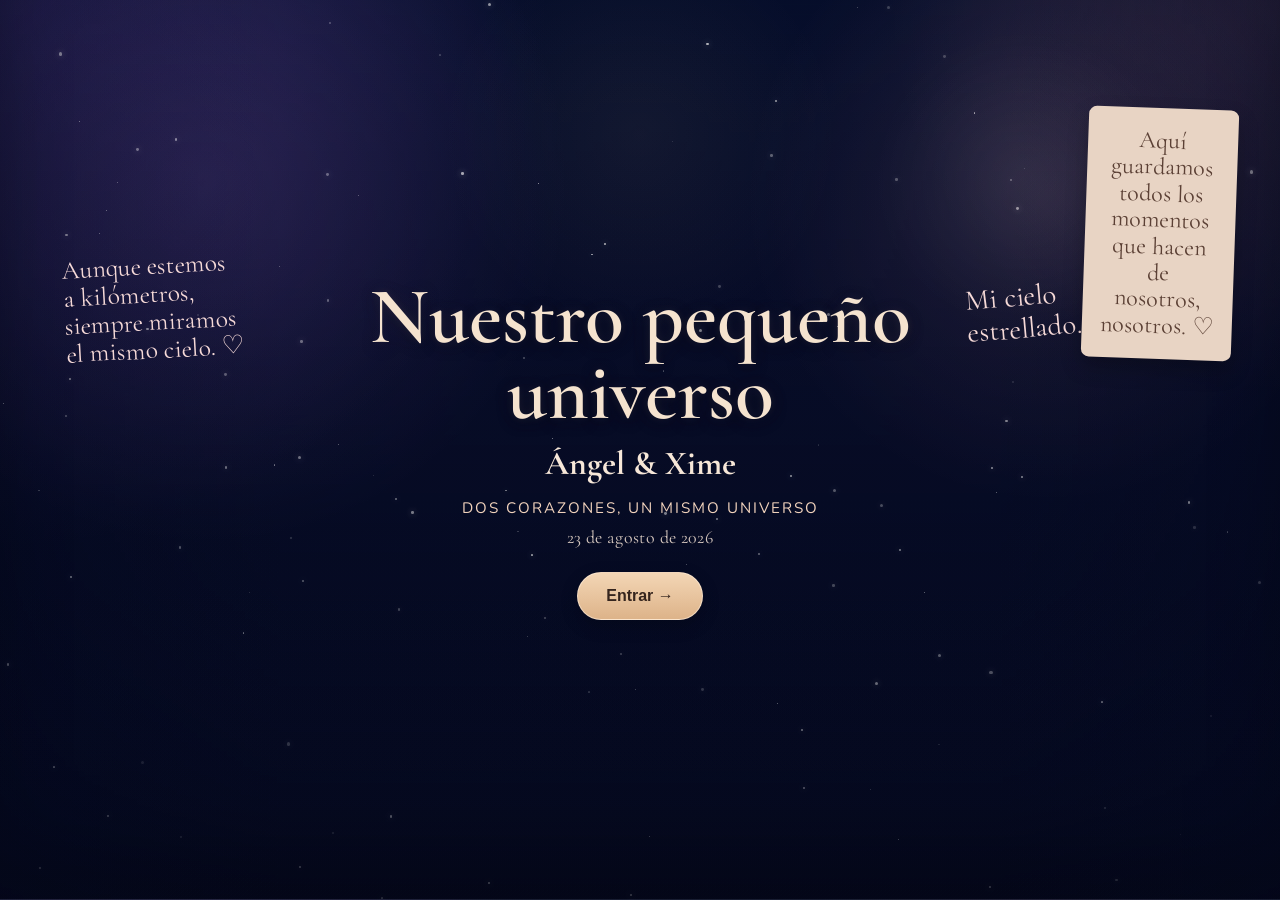
==== commit 4c8e33f0: "Add files via upload" ====
--- a/index.html
+++ b/index.html
@@ -4,7 +4,7 @@
   <meta charset="UTF-8">
   <meta name="viewport" content="width=device-width, initial-scale=1.0">
   <title>Nuestro pequeño universo</title>
-  <link rel="stylesheet" href="estilo.css">
+  <link rel="stylesheet" href="estilo.css?v=cartas-final-2">
 </head>
 
 <body>
@@ -982,7 +982,7 @@
     </article>
   </section>
 
-  <script src="script.js"></script>
+  <script src="script.js?v=cartas-final-2"></script>
 
 </body>
 </html>
--- a/estilo.css
+++ b/estilo.css
@@ -3654,3 +3654,75 @@
     }
 }
 
+
+/* =========================================================
+   CORRECCIÓN DEFINITIVA — CARTAS ESPECIALES 2 × 2
+   Debe permanecer al FINAL del archivo.
+   Anula el carrusel horizontal anterior de .envelope-grid.
+   ========================================================= */
+
+.cartas .envelope-grid{
+    display:grid !important;
+    grid-template-columns:repeat(2, minmax(0, 1fr)) !important;
+    grid-auto-flow:row !important;
+
+    width:100% !important;
+    max-width:100% !important;
+
+    gap:12px !important;
+    margin-top:20px !important;
+    padding:4px 0 0 !important;
+
+    overflow:visible !important;
+    overflow-x:visible !important;
+    overflow-y:visible !important;
+
+    cursor:default !important;
+    touch-action:auto !important;
+    overscroll-behavior:auto !important;
+}
+
+.cartas .envelope-grid .envelope,
+.cartas .envelope-grid .special-letter-card{
+    flex:none !important;
+    flex-basis:auto !important;
+
+    width:100% !important;
+    min-width:0 !important;
+    max-width:none !important;
+
+    min-height:118px;
+
+    margin:0 !important;
+}
+
+@media (max-width:700px){
+    .cartas .envelope-grid{
+        display:grid !important;
+        grid-template-columns:repeat(2, minmax(0, 1fr)) !important;
+        gap:10px !important;
+        padding:2px 0 0 !important;
+    }
+
+    .cartas .envelope-grid .envelope,
+    .cartas .envelope-grid .special-letter-card{
+        width:100% !important;
+        min-width:0 !important;
+        flex:none !important;
+        flex-basis:auto !important;
+    }
+}
+
+@media (max-width:390px){
+    .cartas .envelope-grid{
+        grid-template-columns:repeat(2, minmax(0, 1fr)) !important;
+        gap:8px !important;
+    }
+
+    .cartas .envelope-grid .envelope{
+        min-height:108px !important;
+        padding:9px !important;
+        font-size:1.02rem !important;
+    }
+}
+
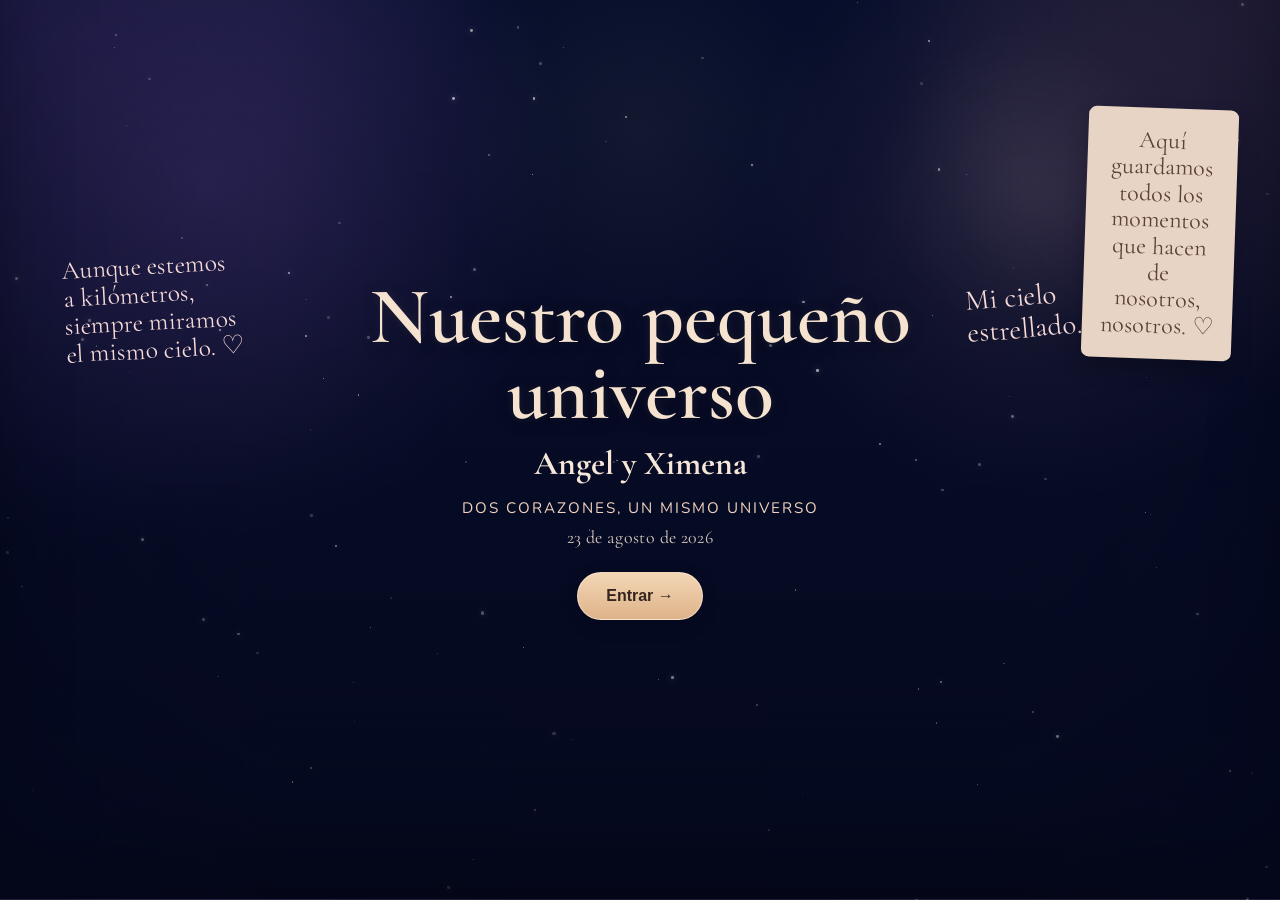
==== commit 0d083596: "Add files via upload" ====
--- a/index.html
+++ b/index.html
@@ -4,7 +4,7 @@
   <meta charset="UTF-8">
   <meta name="viewport" content="width=device-width, initial-scale=1.0">
   <title>Nuestro pequeño universo</title>
-  <link rel="stylesheet" href="estilo.css?v=cartas-final-2">
+  <link rel="stylesheet" href="estilo.css?v=promesa-final-1">
 </head>
 
 <body>
@@ -13,7 +13,7 @@
 
   <!-- NAVBAR -->
   <header class="navbar">
-    <div class="logo">Nuestro pequeño universo ✨</div>
+    <div class="logo">Nuestro pequeño universo</div>
 
     <nav class="menu">
       <a href="#">Inicio</a>
@@ -47,7 +47,7 @@
     <div class="hero-content">
       <h1>Nuestro pequeño<br>universo</h1>
 
-      <h2>Ángel & Xime</h2>
+      <h2>Angel y Ximena</h2>
 
       <p class="subtitle">
         DOS CORAZONES, UN MISMO UNIVERSO
@@ -128,7 +128,7 @@
           id="continueBtn"
           type="button"
         >
-          Continuar ✨
+          Continuar
         </button>
 
       </div>
@@ -564,12 +564,12 @@
 
 
         <figure class="polaroid memory-polaroid">
-          <div class="memory-photo-frame memory-photo-frame-pending">
-            <!--
-              Cuando agregues la cuarta foto, guárdala como:
-              imagenes/recuerdos/dia-especial.png
-              y reemplaza este bloque por un <img> igual a los anteriores.
-            -->
+          <div class="memory-photo-frame">
+            <img
+              src="imagenes/recuerdos/dia-especial.png"
+              alt="Un día cualquiera es especial"
+              class="memory-photo"
+            >
           </div>
           <figcaption>Un día cualquiera es especial ♡</figcaption>
         </figure>
@@ -671,30 +671,80 @@
       <ul class="dream-list">
 
         <li>
-          Primera cita presencial
+          <div class="dream-copy">
+            <strong>Vernos por primera vez</strong>
+            <span>Nuestro primer encuentro presencial. El momento que llevamos esperando desde que comenzó nuestra historia a distancia.</span>
+          </div>
         </li>
 
         <li>
-          Viajar juntos
+          <div class="dream-copy">
+            <strong>Nuestra primera cita</strong>
+            <span>Salir juntos, ir a comer, caminar, ir a una plaza, ver una película o simplemente pasar tiempo juntos.</span>
+          </div>
         </li>
 
         <li>
-          Tomarnos muchas fotos juntos
+          <div class="dream-copy">
+            <strong>Tomarnos muchísimas fotos</strong>
+            <span>Por fin tener fotografías juntos y guardar recuerdos de todos esos momentos que hasta ahora solamente hemos imaginado.</span>
+          </div>
         </li>
 
         <li>
-          Ver el atardecer en el mismo lugar
+          <div class="dream-copy">
+            <strong>Viajar juntos</strong>
+            <span>Conocer lugares, descubrir cosas nuevas y tener aventuras que podamos recordar después.</span>
+          </div>
         </li>
 
         <li>
-          Seguir conociéndonos
+          <div class="dream-copy">
+            <strong>Cumplir nuestros sueños</strong>
+            <span>Acompañarnos mientras cada uno consigue sus propias metas y también cumplir aquellas que soñamos juntos.</span>
+          </div>
         </li>
 
         <li>
-          Cumplir muchos meses más
+          <div class="dream-copy">
+            <strong>Casarnos</strong>
+            <span>Convertir todo lo que hemos construido en una vida que podamos compartir.</span>
+          </div>
         </li>
 
+        <li>
+          <div class="dream-copy">
+            <strong>Tener hijos</strong>
+            <span>Un sueño que hemos hablado juntos para nuestro futuro.</span>
+          </div>
+        </li>
+
+        <li>
+          <div class="dream-copy">
+            <strong>Hacer una vida juntos</strong>
+            <span>Que sea el último y más importante. No solamente como una meta aislada, sino como la idea de compartir nuestra vida, seguir creciendo juntos y construir nuestro propio hogar.</span>
+          </div>
+        </li>
+
       </ul>
+
+
+      <button
+        class="promise-card"
+        id="promiseCard"
+        type="button"
+        aria-label="Abrir nuestra carta de compromiso"
+      >
+        <img
+          src="imagenes/cartas/carta-compromiso.png"
+          alt="Carta de compromiso con tu corazón"
+        >
+
+        <span class="promise-card-copy">
+          <strong>Nuestra promesa ♡</strong>
+          <small>Una carta para recordar lo que queremos construir juntos.</small>
+        </span>
+      </button>
 
 
       <div class="paper-note vertical-note">
@@ -799,7 +849,7 @@
 
       <p class="footer-love">
         Gracias por ser parte de mi universo.<br>
-        Te amo, mi cielo estrellado. ♡
+        Te amo, mi cielo estrellado.
       </p>
 
     </section>
@@ -807,6 +857,38 @@
   </main>
 
 
+
+
+  <!-- CARTA DE COMPROMISO -->
+  <section
+    class="promise-modal"
+    id="promiseModal"
+    hidden
+    aria-hidden="true"
+  >
+    <div class="promise-modal-backdrop"></div>
+
+    <article
+      class="promise-modal-card"
+      role="dialog"
+      aria-modal="true"
+      aria-label="Nuestra promesa"
+    >
+      <button
+        class="promise-modal-close"
+        id="promiseModalClose"
+        type="button"
+        aria-label="Cerrar carta"
+      >
+        ×
+      </button>
+
+      <img
+        src="imagenes/cartas/carta-compromiso.png"
+        alt="Carta de compromiso con tu corazón"
+      >
+    </article>
+  </section>
 
 
   <!-- MODAL DE CARTAS PARA MOMENTOS ESPECIALES -->
@@ -982,7 +1064,7 @@
     </article>
   </section>
 
-  <script src="script.js?v=cartas-final-2"></script>
+  <script src="script.js?v=promesa-final-1"></script>
 
 </body>
 </html>
--- a/estilo.css
+++ b/estilo.css
@@ -3726,3 +3726,250 @@
     }
 }
 
+
+/* =========================================================
+   AJUSTE FINAL — METAS Y SUEÑOS
+   Conserva la estética actual; solo acomoda el nuevo contenido.
+   ========================================================= */
+
+.metas .dream-list li{
+    display:grid;
+    grid-template-columns:auto minmax(0, 1fr);
+    align-items:start;
+    gap:10px;
+}
+
+.metas .dream-list li::before{
+    margin-right:0;
+    margin-top:2px;
+}
+
+.metas .dream-copy{
+    min-width:0;
+}
+
+.metas .dream-copy strong{
+    display:block;
+    color:#f5e2d4;
+    font-family:'Cormorant Garamond', serif;
+    font-size:1.14rem;
+    line-height:1.15;
+}
+
+.metas .dream-copy span{
+    display:block;
+    margin-top:4px;
+    color:#cdbcc0;
+    font-size:.80rem;
+    line-height:1.35;
+}
+
+@media (max-width:700px){
+    .metas .dream-list{
+        gap:13px;
+    }
+
+    .metas .dream-copy strong{
+        font-size:1.10rem;
+    }
+
+    .metas .dream-copy span{
+        font-size:.82rem;
+    }
+}
+
+/* =========================================================
+   NUESTRA PROMESA — agregado final
+   Solo añade la carta de compromiso dentro de Metas y sueños.
+   ========================================================= */
+
+.metas .promise-card{
+    width:calc(100% - 110px);
+    margin-top:18px;
+    padding:10px;
+
+    display:flex;
+    align-items:center;
+    gap:12px;
+
+    border:1px solid rgba(255,224,210,.20);
+    border-radius:14px;
+
+    background:rgba(255,255,255,.035);
+    color:inherit;
+
+    text-align:left;
+    cursor:pointer;
+
+    transition:
+        transform .22s ease,
+        border-color .22s ease,
+        background .22s ease;
+}
+
+.metas .promise-card:hover{
+    transform:translateY(-2px);
+    border-color:rgba(255,218,190,.38);
+    background:rgba(255,255,255,.055);
+}
+
+.metas .promise-card:focus-visible{
+    outline:2px solid rgba(244,217,214,.75);
+    outline-offset:3px;
+}
+
+.metas .promise-card img{
+    width:74px;
+    height:92px;
+    object-fit:cover;
+    object-position:center;
+
+    flex:0 0 auto;
+    border-radius:8px;
+
+    box-shadow:0 7px 16px rgba(0,0,0,.24);
+}
+
+.metas .promise-card-copy{
+    display:block;
+    min-width:0;
+}
+
+.metas .promise-card-copy strong{
+    display:block;
+    margin-bottom:4px;
+
+    color:#f5e2d4;
+    font-family:'Cormorant Garamond', serif;
+    font-size:1.28rem;
+    line-height:1.1;
+}
+
+.metas .promise-card-copy small{
+    display:block;
+    color:#cdbcc0;
+    font-size:.78rem;
+    line-height:1.35;
+}
+
+.promise-modal{
+    position:fixed;
+    inset:0;
+    z-index:1500;
+
+    display:grid;
+    place-items:center;
+
+    padding:20px;
+
+    opacity:0;
+    visibility:hidden;
+    pointer-events:none;
+
+    transition:
+        opacity .28s ease,
+        visibility .28s ease;
+}
+
+.promise-modal[hidden]{
+    display:none;
+}
+
+.promise-modal.is-open{
+    opacity:1;
+    visibility:visible;
+    pointer-events:auto;
+}
+
+.promise-modal-backdrop{
+    position:absolute;
+    inset:0;
+    background:rgba(5,8,28,.80);
+    backdrop-filter:blur(4px);
+}
+
+.promise-modal-card{
+    position:relative;
+    z-index:1;
+
+    width:min(610px, 92vw);
+    max-height:90vh;
+
+    padding:10px;
+    overflow:auto;
+
+    border:1px solid rgba(255,224,210,.22);
+    border-radius:16px;
+
+    background:#f0dfd4;
+
+    box-shadow:0 28px 70px rgba(0,0,0,.48);
+
+    transform:translateY(14px) scale(.98);
+    opacity:0;
+
+    transition:
+        transform .3s ease,
+        opacity .3s ease;
+}
+
+.promise-modal.is-open .promise-modal-card{
+    transform:translateY(0) scale(1);
+    opacity:1;
+}
+
+.promise-modal-card img{
+    display:block;
+    width:100%;
+    height:auto;
+    border-radius:9px;
+}
+
+.promise-modal-close{
+    position:sticky;
+    top:4px;
+    float:right;
+    z-index:2;
+
+    width:38px;
+    height:38px;
+    margin:2px 2px -42px 0;
+
+    display:grid;
+    place-items:center;
+
+    border:1px solid rgba(76,55,64,.16);
+    border-radius:50%;
+
+    background:rgba(255,255,255,.88);
+    color:#4c3740;
+
+    font-family:'Nunito', sans-serif;
+    font-size:1.45rem;
+    line-height:1;
+
+    cursor:pointer;
+}
+
+@media (max-width:700px){
+    .metas .promise-card{
+        width:100%;
+        margin-top:16px;
+    }
+
+    .metas .promise-card img{
+        width:64px;
+        height:80px;
+    }
+
+    .promise-modal{
+        padding:12px;
+    }
+
+    .promise-modal-card{
+        width:96vw;
+        max-height:92vh;
+        padding:8px;
+    }
+}
+
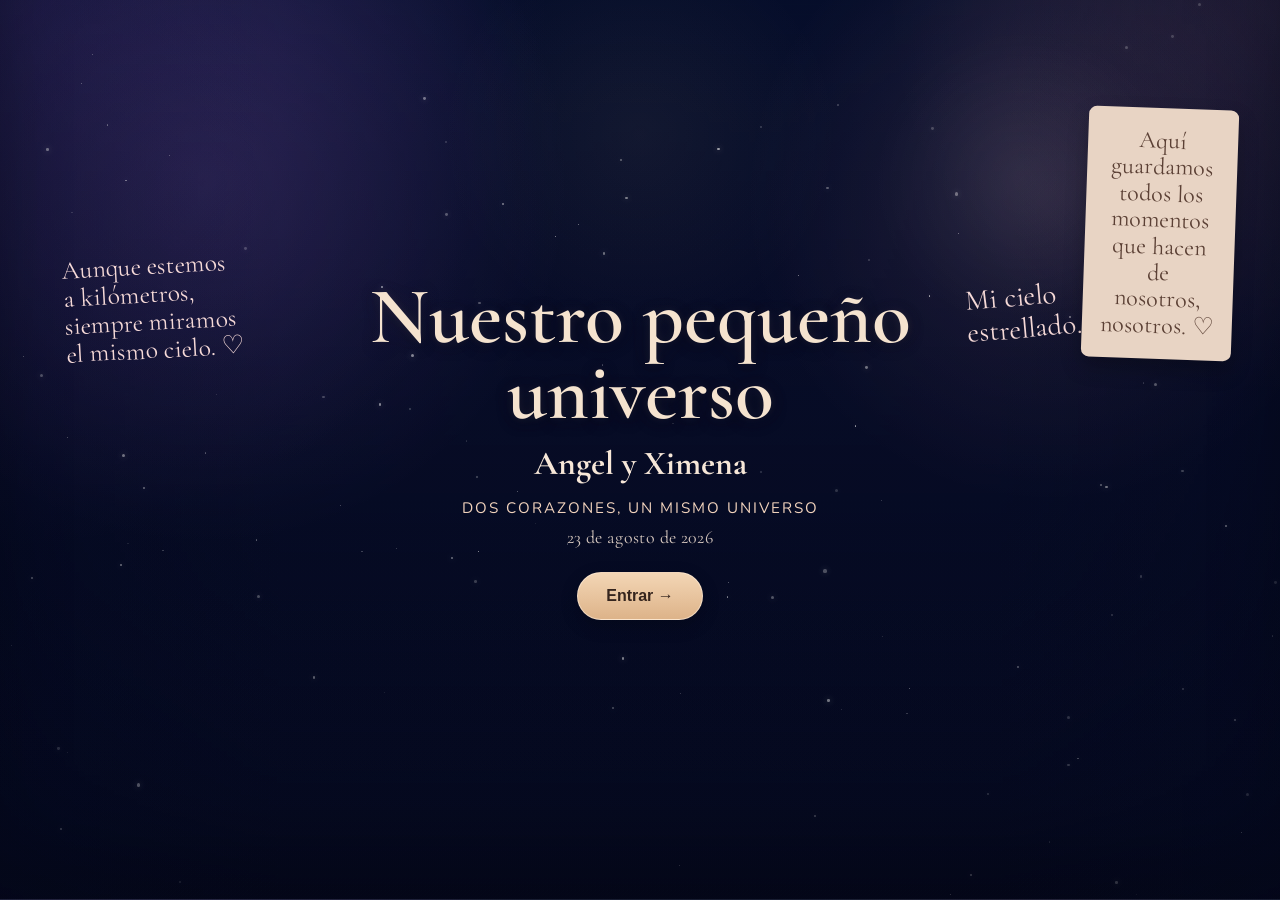
==== commit 099b1651: "Add files via upload" ====
--- a/index.html
+++ b/index.html
@@ -4,7 +4,7 @@
   <meta charset="UTF-8">
   <meta name="viewport" content="width=device-width, initial-scale=1.0">
   <title>Nuestro pequeño universo</title>
-  <link rel="stylesheet" href="estilo.css?v=promesa-final-1">
+  <link rel="stylesheet" href="estilo.css?v=layout-final-2">
 </head>
 
 <body>
@@ -655,6 +655,8 @@
 
 
 
+    <div class="closing-grid">
+
     <!-- METAS -->
 
     <section class="card metas">
@@ -853,6 +855,8 @@
       </p>
 
     </section>
+
+    </div>
 
   </main>
 
@@ -1064,7 +1068,7 @@
     </article>
   </section>
 
-  <script src="script.js?v=promesa-final-1"></script>
+  <script src="script.js?v=layout-final-2"></script>
 
 </body>
 </html>
--- a/estilo.css
+++ b/estilo.css
@@ -3973,3 +3973,77 @@
     }
 }
 
+
+/* =========================================================
+   AJUSTE FINAL DE ALTURA DEL DASHBOARD
+   Evita que una tarjeta alta estire las demás de su fila.
+   No recorta contenido ni modifica el diseño interno.
+   ========================================================= */
+
+.dashboard{
+    align-items:start;
+}
+
+.card{
+    align-self:start;
+}
+
+/* =========================================================
+   CORRECCIÓN FINAL DE ESPACIOS — BLOQUE DE CIERRE
+   Metas ocupa la columna izquierda.
+   Cartas y Próximos capítulos se apilan en la derecha.
+   Así una sección alta ya no crea un hueco enorme debajo
+   de las tarjetas más cortas.
+   ========================================================= */
+
+.closing-grid{
+    grid-column:1 / -1;
+    display:grid;
+    grid-template-columns:minmax(0, 1.12fr) minmax(0, .88fr);
+    grid-template-areas:
+        "metas cartas"
+        "metas futuros";
+    gap:14px;
+    align-items:start;
+    width:100%;
+    min-width:0;
+}
+
+.closing-grid > .metas{
+    grid-area:metas;
+    width:100%;
+    min-width:0;
+}
+
+.closing-grid > .cartas{
+    grid-area:cartas;
+    width:100%;
+    min-width:0;
+}
+
+.closing-grid > .futuros{
+    grid-area:futuros;
+    width:100%;
+    min-width:0;
+}
+
+/* Tablet: mantenemos las dos columnas para aprovechar el espacio. */
+@media (max-width:1100px) and (min-width:701px){
+    .closing-grid{
+        grid-template-columns:minmax(0, 1fr) minmax(0, 1fr);
+        gap:14px;
+    }
+}
+
+/* Celular: vuelve al orden natural, una sección debajo de otra. */
+@media (max-width:700px){
+    .closing-grid{
+        display:grid;
+        grid-template-columns:1fr;
+        grid-template-areas:
+            "metas"
+            "cartas"
+            "futuros";
+        gap:14px;
+    }
+}
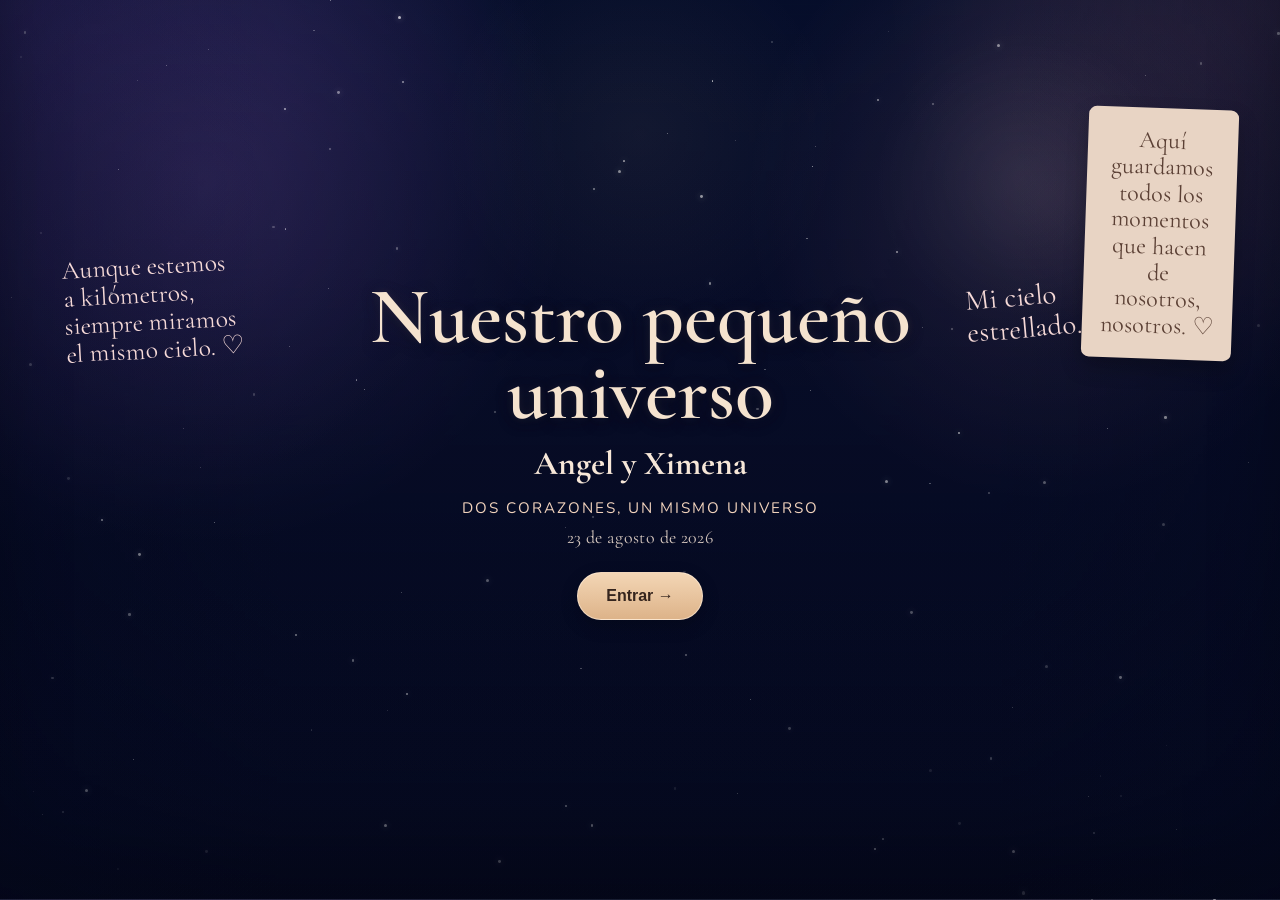
==== commit 96fe3cf1: "Add files via upload" ====
--- a/index.html
+++ b/index.html
@@ -4,7 +4,7 @@
   <meta charset="UTF-8">
   <meta name="viewport" content="width=device-width, initial-scale=1.0">
   <title>Nuestro pequeño universo</title>
-  <link rel="stylesheet" href="estilo.css?v=layout-final-2">
+  <link rel="stylesheet" href="estilo.css?v=mes-2-final-1">
 </head>
 
 <body>
@@ -1068,7 +1068,7 @@
     </article>
   </section>
 
-  <script src="script.js?v=layout-final-2"></script>
+  <script src="script.js?v=mes-2-final-1"></script>
 
 </body>
 </html>
--- a/estilo.css
+++ b/estilo.css
@@ -4047,3 +4047,191 @@
         gap:14px;
     }
 }
+
+/* =========================================================
+   MES 2 — CARTA DE ANIVERSARIO
+   Estilos aislados: solo afectan el contenido del capítulo Mes 2.
+   No modifican los demás capítulos ni el dashboard.
+   ========================================================= */
+
+.chapter-content-body .month-letter{
+    position:relative;
+    width:100%;
+    margin:0;
+    padding:clamp(24px, 4vw, 38px);
+
+    overflow:hidden;
+
+    border:1px solid rgba(239,208,177,.20);
+    border-radius:18px;
+
+    background:
+        radial-gradient(circle at 12% 10%, rgba(255,255,255,.055), transparent 24%),
+        linear-gradient(145deg, rgba(255,255,255,.045), rgba(255,255,255,.015));
+
+    box-shadow:
+        inset 0 1px 0 rgba(255,255,255,.045),
+        0 16px 34px rgba(0,0,0,.16);
+}
+
+.chapter-content-body .month-letter::before{
+    content:"";
+    position:absolute;
+    inset:0;
+    pointer-events:none;
+    opacity:.28;
+
+    background-image:
+        radial-gradient(circle at 8% 16%, rgba(255,232,212,.65) 0 1px, transparent 1.6px),
+        radial-gradient(circle at 86% 11%, rgba(255,255,255,.48) 0 1px, transparent 1.5px),
+        radial-gradient(circle at 72% 39%, rgba(235,191,204,.42) 0 1px, transparent 1.5px),
+        radial-gradient(circle at 16% 72%, rgba(255,255,255,.42) 0 1px, transparent 1.5px),
+        radial-gradient(circle at 90% 84%, rgba(255,225,195,.45) 0 1px, transparent 1.6px);
+}
+
+.month-letter-header,
+.month-letter-copy,
+.month-letter-divider{
+    position:relative;
+    z-index:1;
+}
+
+.month-letter-header{
+    text-align:center;
+}
+
+.month-letter-mark{
+    display:block;
+    margin-bottom:5px;
+    color:#f0bdc9;
+    font-family:'Cormorant Garamond', serif;
+    font-size:2rem;
+    line-height:1;
+}
+
+.month-letter-eyebrow{
+    margin:0 !important;
+    color:#c8adb0 !important;
+    font-family:'Nunito', sans-serif !important;
+    font-size:.70rem !important;
+    font-weight:700;
+    letter-spacing:.16em;
+    text-transform:uppercase;
+    text-align:center;
+}
+
+.chapter-content-body .month-letter h3{
+    margin:7px 0 3px;
+    color:#f7e4d5;
+    font-family:'Cormorant Garamond', serif;
+    font-size:clamp(2rem, 5vw, 2.9rem);
+    font-weight:600;
+    line-height:1;
+    text-align:center;
+}
+
+.month-letter-subtitle{
+    margin:8px 0 0 !important;
+    color:#d9c1c0 !important;
+    font-family:'Cormorant Garamond', serif !important;
+    font-size:1.08rem !important;
+    font-style:italic;
+    text-align:center;
+}
+
+.month-letter-divider{
+    width:min(210px, 72%);
+    margin:20px auto 25px;
+
+    display:flex;
+    align-items:center;
+    gap:11px;
+
+    color:#d4a4ad;
+}
+
+.month-letter-divider span{
+    flex:1;
+    height:1px;
+    background:linear-gradient(90deg, transparent, rgba(239,208,177,.32));
+}
+
+.month-letter-divider span:last-child{
+    background:linear-gradient(90deg, rgba(239,208,177,.32), transparent);
+}
+
+.month-letter-divider b{
+    font-size:.80rem;
+    font-weight:400;
+}
+
+.month-letter-copy{
+    max-width:560px;
+    margin:0 auto;
+}
+
+.chapter-content-body .month-letter-copy p{
+    margin:0;
+    color:#ead8d1;
+    font-family:'Cormorant Garamond', serif;
+    font-size:1.13rem;
+    line-height:1.67;
+}
+
+.chapter-content-body .month-letter-copy p + p{
+    margin-top:15px;
+}
+
+.chapter-content-body .month-letter-copy strong{
+    color:#f7e3d7;
+    font-weight:700;
+}
+
+.month-letter-emphasis{
+    margin:24px 0 !important;
+    padding:14px 17px;
+
+    border-left:2px solid rgba(232,184,200,.72);
+    border-radius:0 10px 10px 0;
+
+    background:rgba(232,184,200,.055);
+
+    font-size:1.28rem !important;
+}
+
+.month-letter-ending{
+    margin-top:28px !important;
+    padding-top:20px;
+
+    border-top:1px solid rgba(239,208,177,.16);
+
+    color:#f3cbd2 !important;
+    font-size:1.35rem !important;
+    line-height:1.35 !important;
+    text-align:center;
+}
+
+@media (max-width:700px){
+    .chapter-content-body .month-letter{
+        padding:24px 18px 26px;
+        border-radius:15px;
+    }
+
+    .chapter-content-body .month-letter h3{
+        font-size:2rem;
+    }
+
+    .chapter-content-body .month-letter-copy p{
+        font-size:1.07rem;
+        line-height:1.58;
+    }
+
+    .month-letter-emphasis{
+        font-size:1.18rem !important;
+    }
+
+    .month-letter-ending{
+        font-size:1.22rem !important;
+    }
+}
+
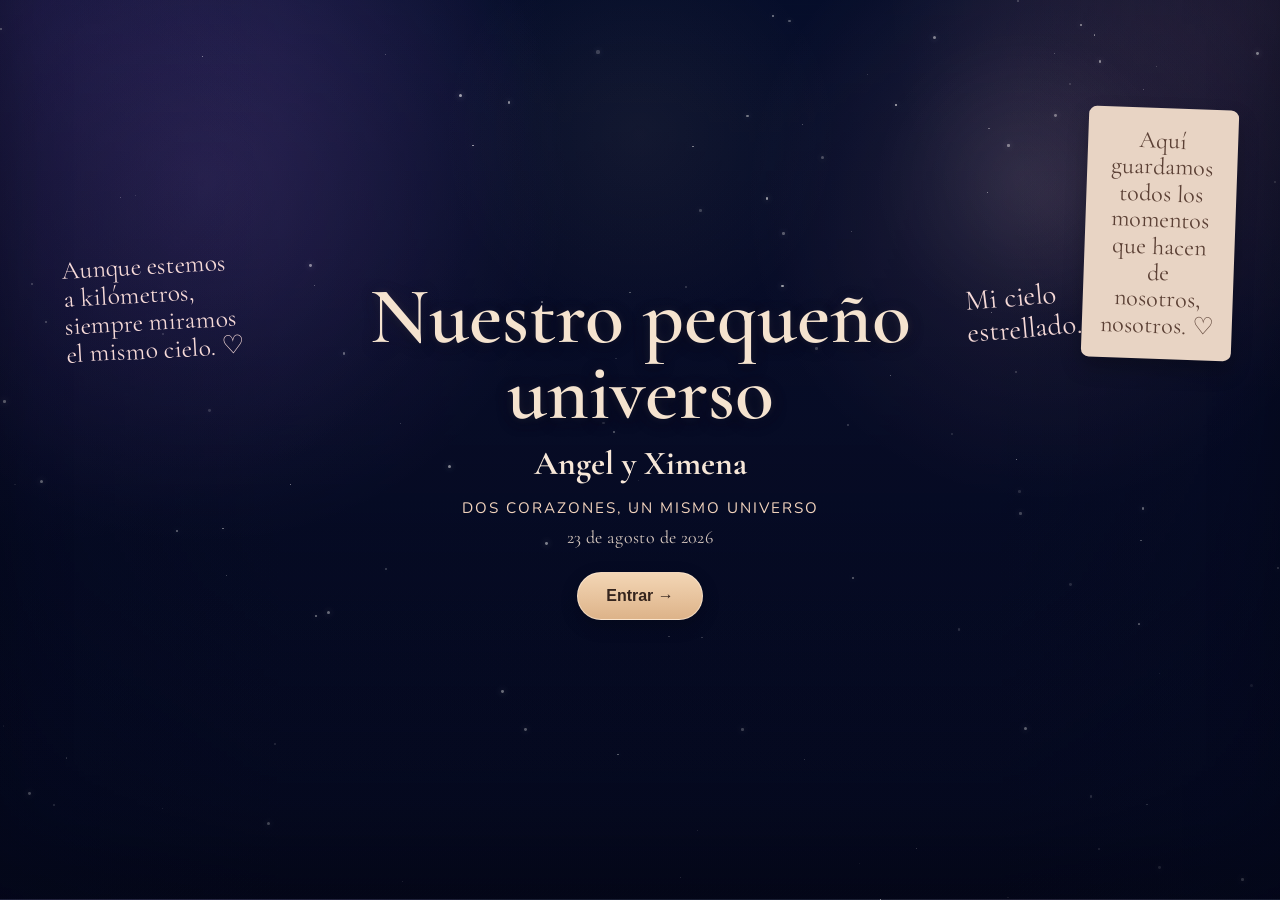
==== commit 90427559: "Add files via upload" ====
--- a/index.html
+++ b/index.html
@@ -4,7 +4,7 @@
   <meta charset="UTF-8">
   <meta name="viewport" content="width=device-width, initial-scale=1.0">
   <title>Nuestro pequeño universo</title>
-  <link rel="stylesheet" href="estilo.css?v=mes-2-final-1">
+  <link rel="stylesheet" href="estilo.css?v=mes-2-directo-1">
 </head>
 
 <body>
@@ -1068,7 +1068,7 @@
     </article>
   </section>
 
-  <script src="script.js?v=mes-2-final-1"></script>
+  <script src="script.js?v=mes-2-directo-1"></script>
 
 </body>
 </html>
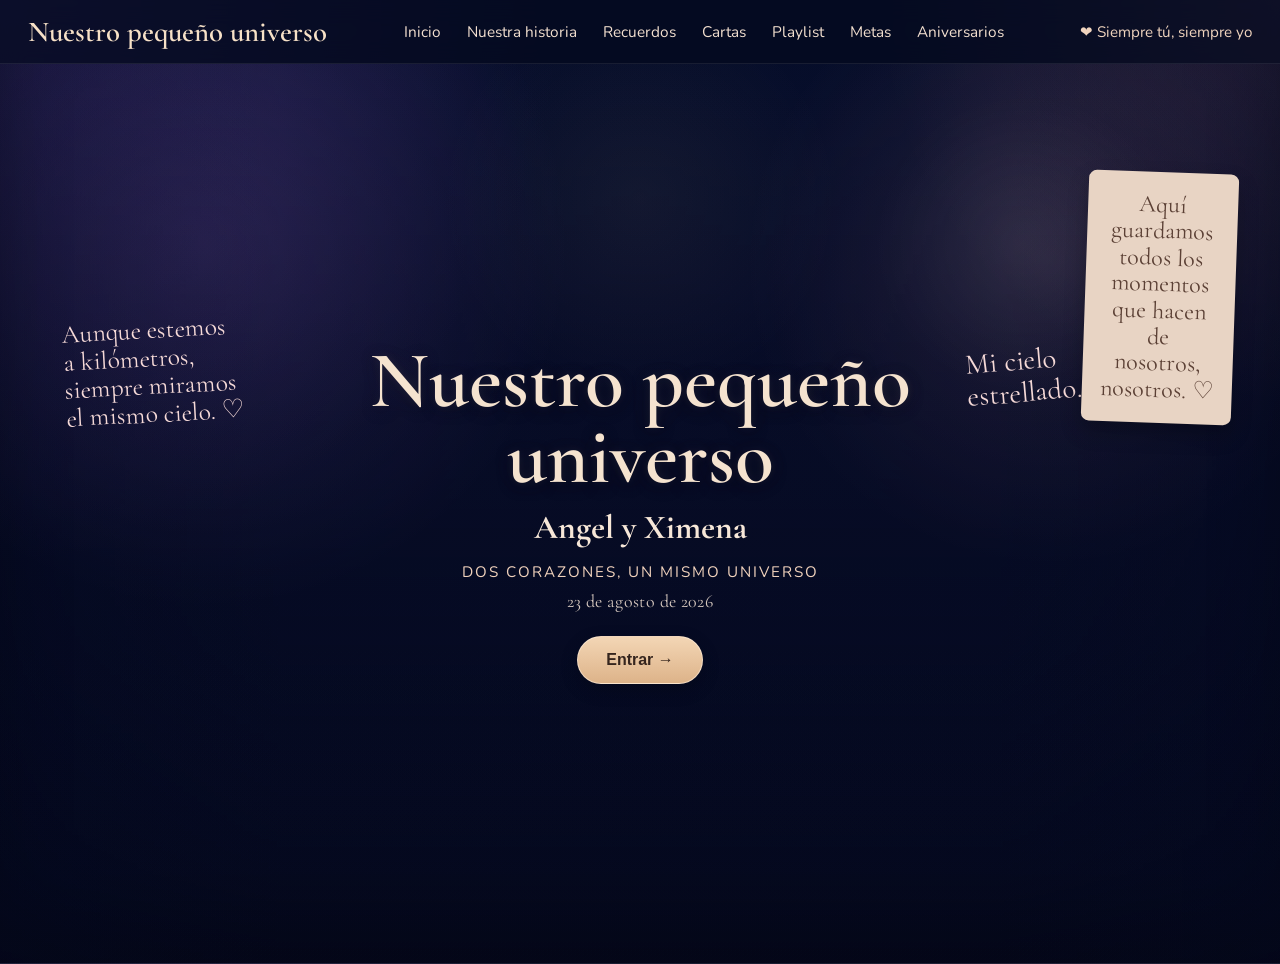
==== commit c62a3ca9: "Add files via upload" ====
--- a/index.html
+++ b/index.html
@@ -4,7 +4,7 @@
   <meta charset="UTF-8">
   <meta name="viewport" content="width=device-width, initial-scale=1.0">
   <title>Nuestro pequeño universo</title>
-  <link rel="stylesheet" href="estilo.css?v=mes-2-directo-1">
+  <link rel="stylesheet" href="estilo.css?v=mes2-final-directo-5">
 </head>
 
 <body>
@@ -1068,7 +1068,7 @@
     </article>
   </section>
 
-  <script src="script.js?v=mes-2-directo-1"></script>
+  <script src="script.js?v=mes2-final-directo-5"></script>
 
 </body>
 </html>
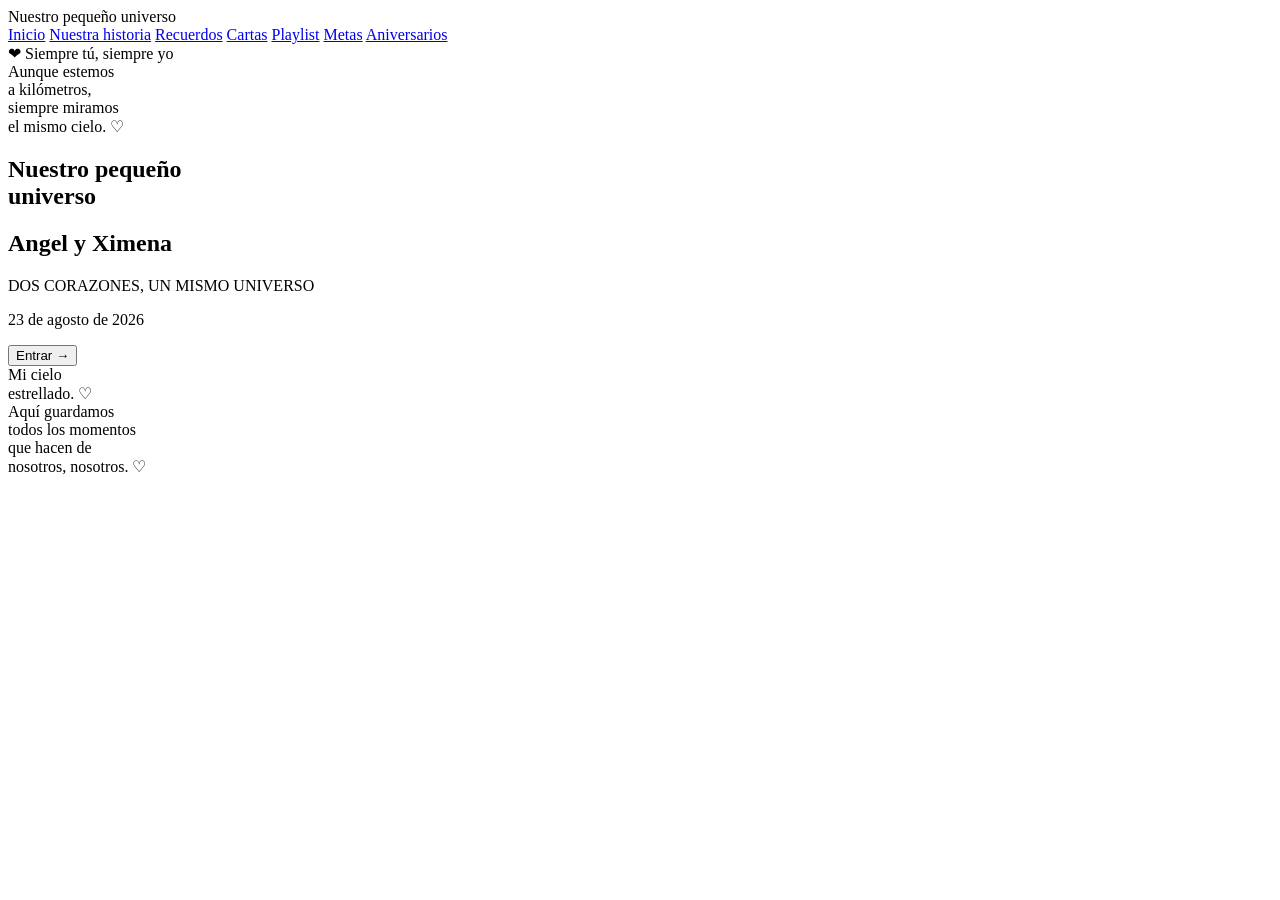
==== commit 233d74cd: "Rename index (2).html to index.html" ====
--- a/index.html
+++ b/index.html
@@ -4,7 +4,7 @@
   <meta charset="UTF-8">
   <meta name="viewport" content="width=device-width, initial-scale=1.0">
   <title>Nuestro pequeño universo</title>
-  <link rel="stylesheet" href="estilo.css?v=mes2-final-directo-5">
+  <link rel="stylesheet" href="estilo.css?v=mes2-final-directo-6">
 </head>
 
 <body>
@@ -1068,7 +1068,7 @@
     </article>
   </section>
 
-  <script src="script.js?v=mes2-final-directo-5"></script>
+  <script src="script.js?v=mes2-final-directo-6"></script>
 
 </body>
-</html>+</html>
